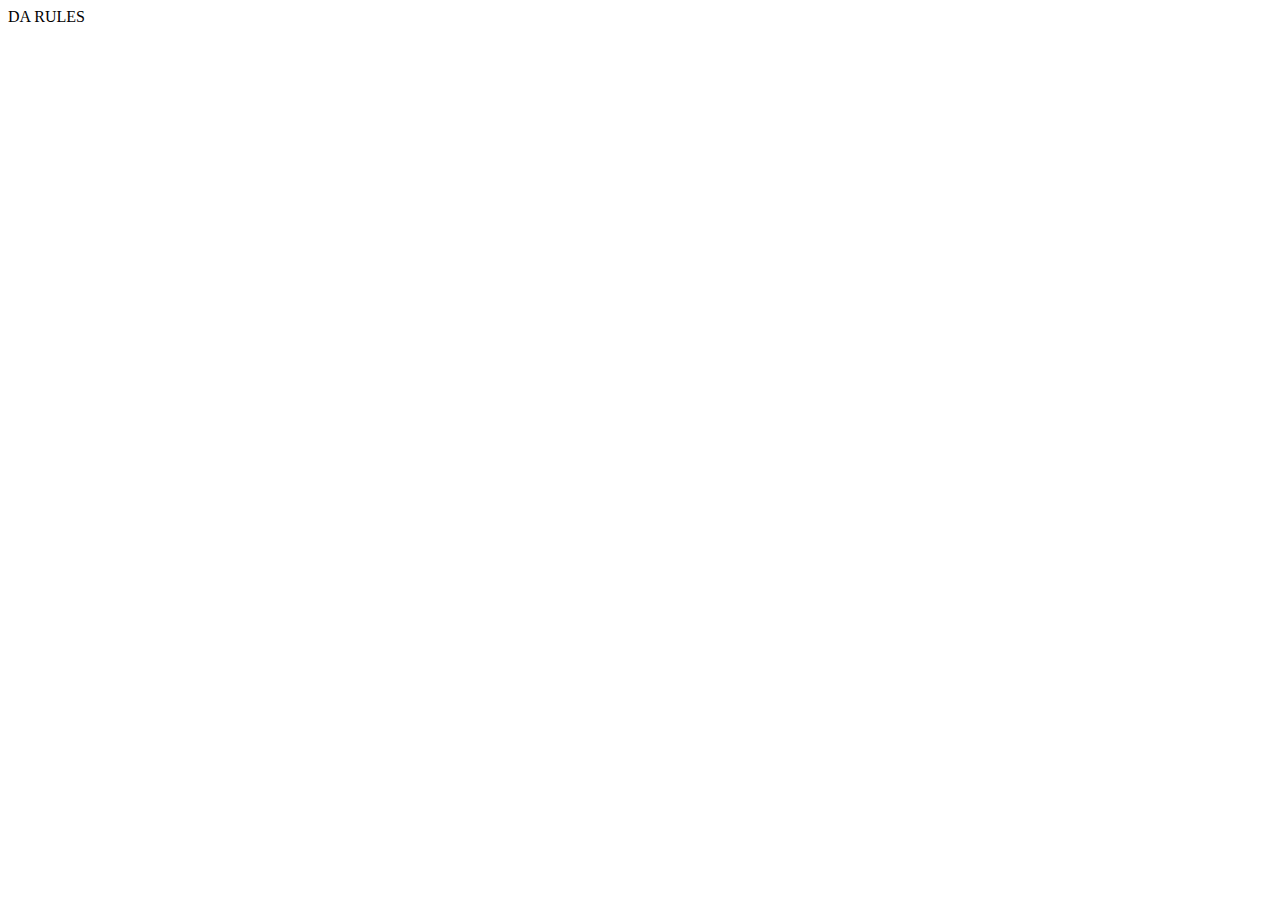
==== rules.html @ 51a02c06 "added pages and button styles" ====
<!DOCTYPE html>
<html lang="en">
<head>
  <meta charset="UTF-8">
  <meta http-equiv="X-UA-Compatible" content="IE=edge">
  <meta name="viewport" content="width=device-width, initial-scale=1.0">
  <title>Document</title>
</head>
<body>
  DA RULES
</body>
</html>
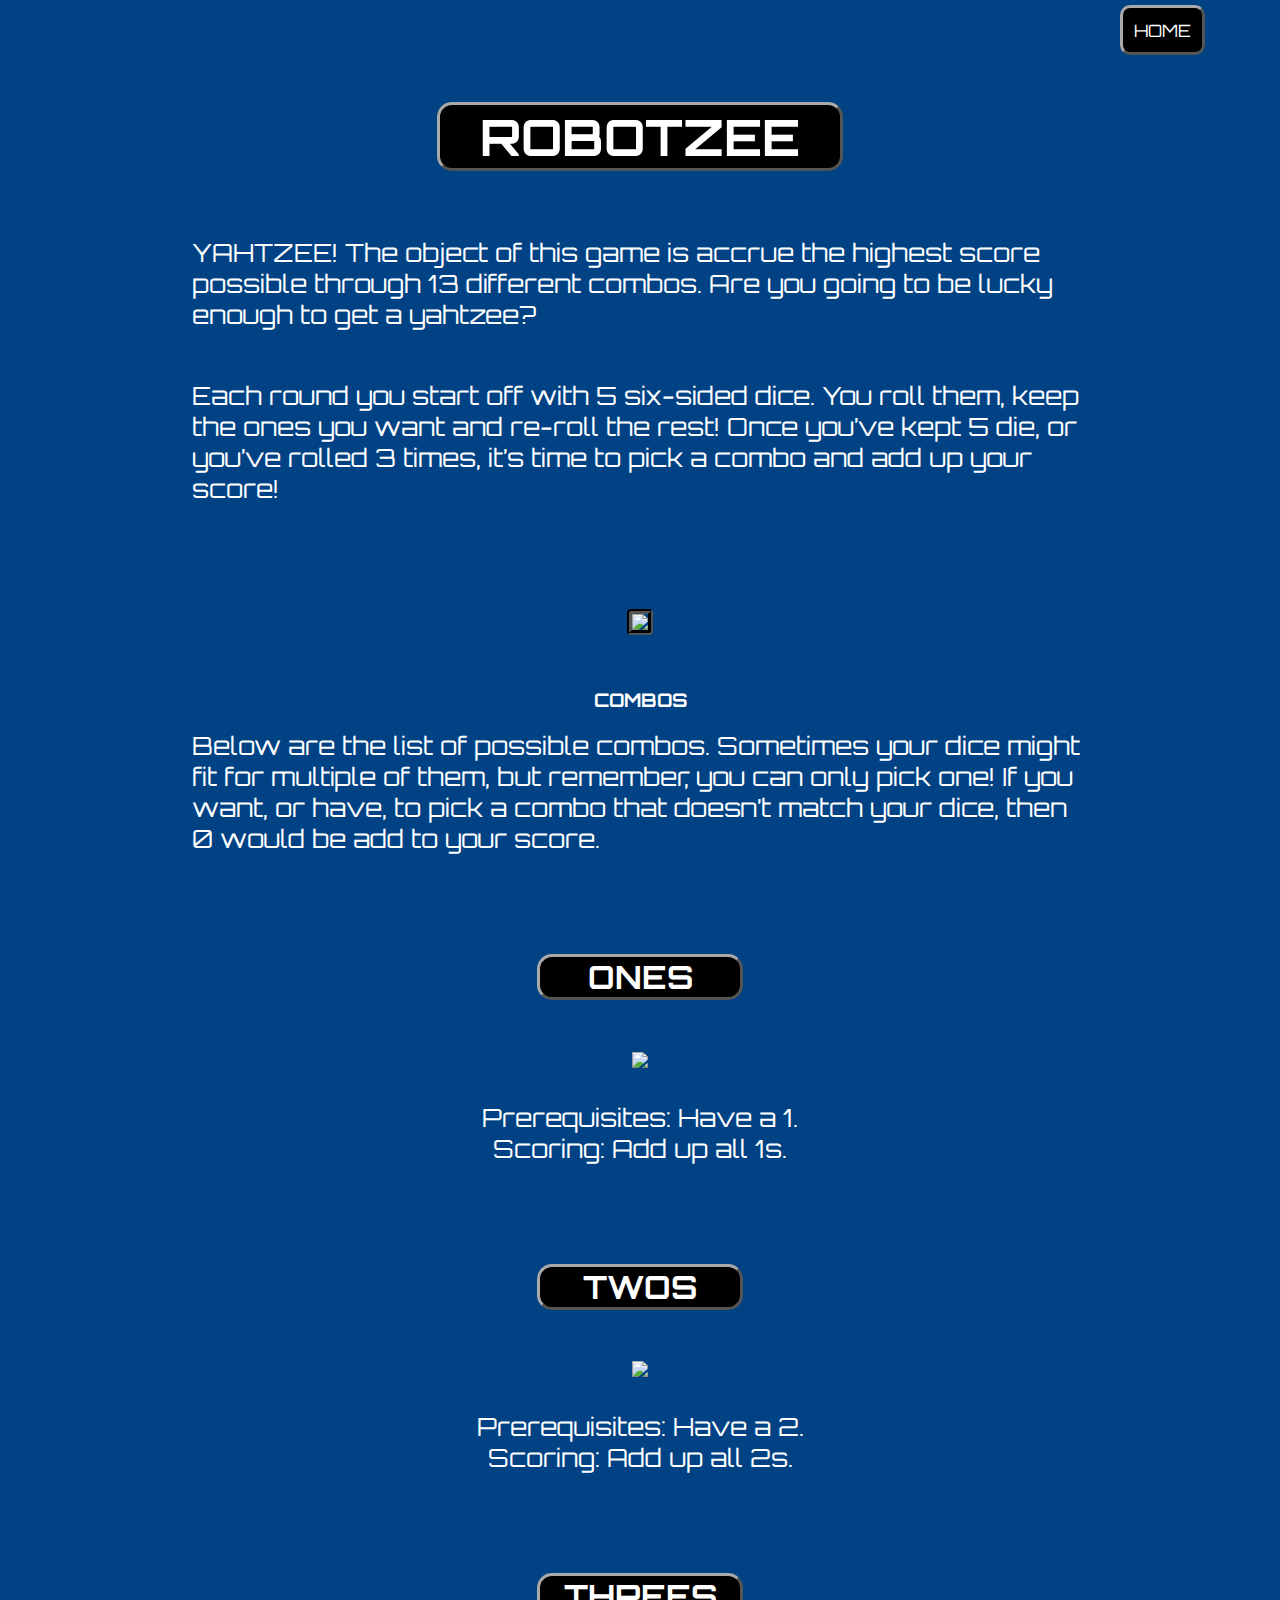
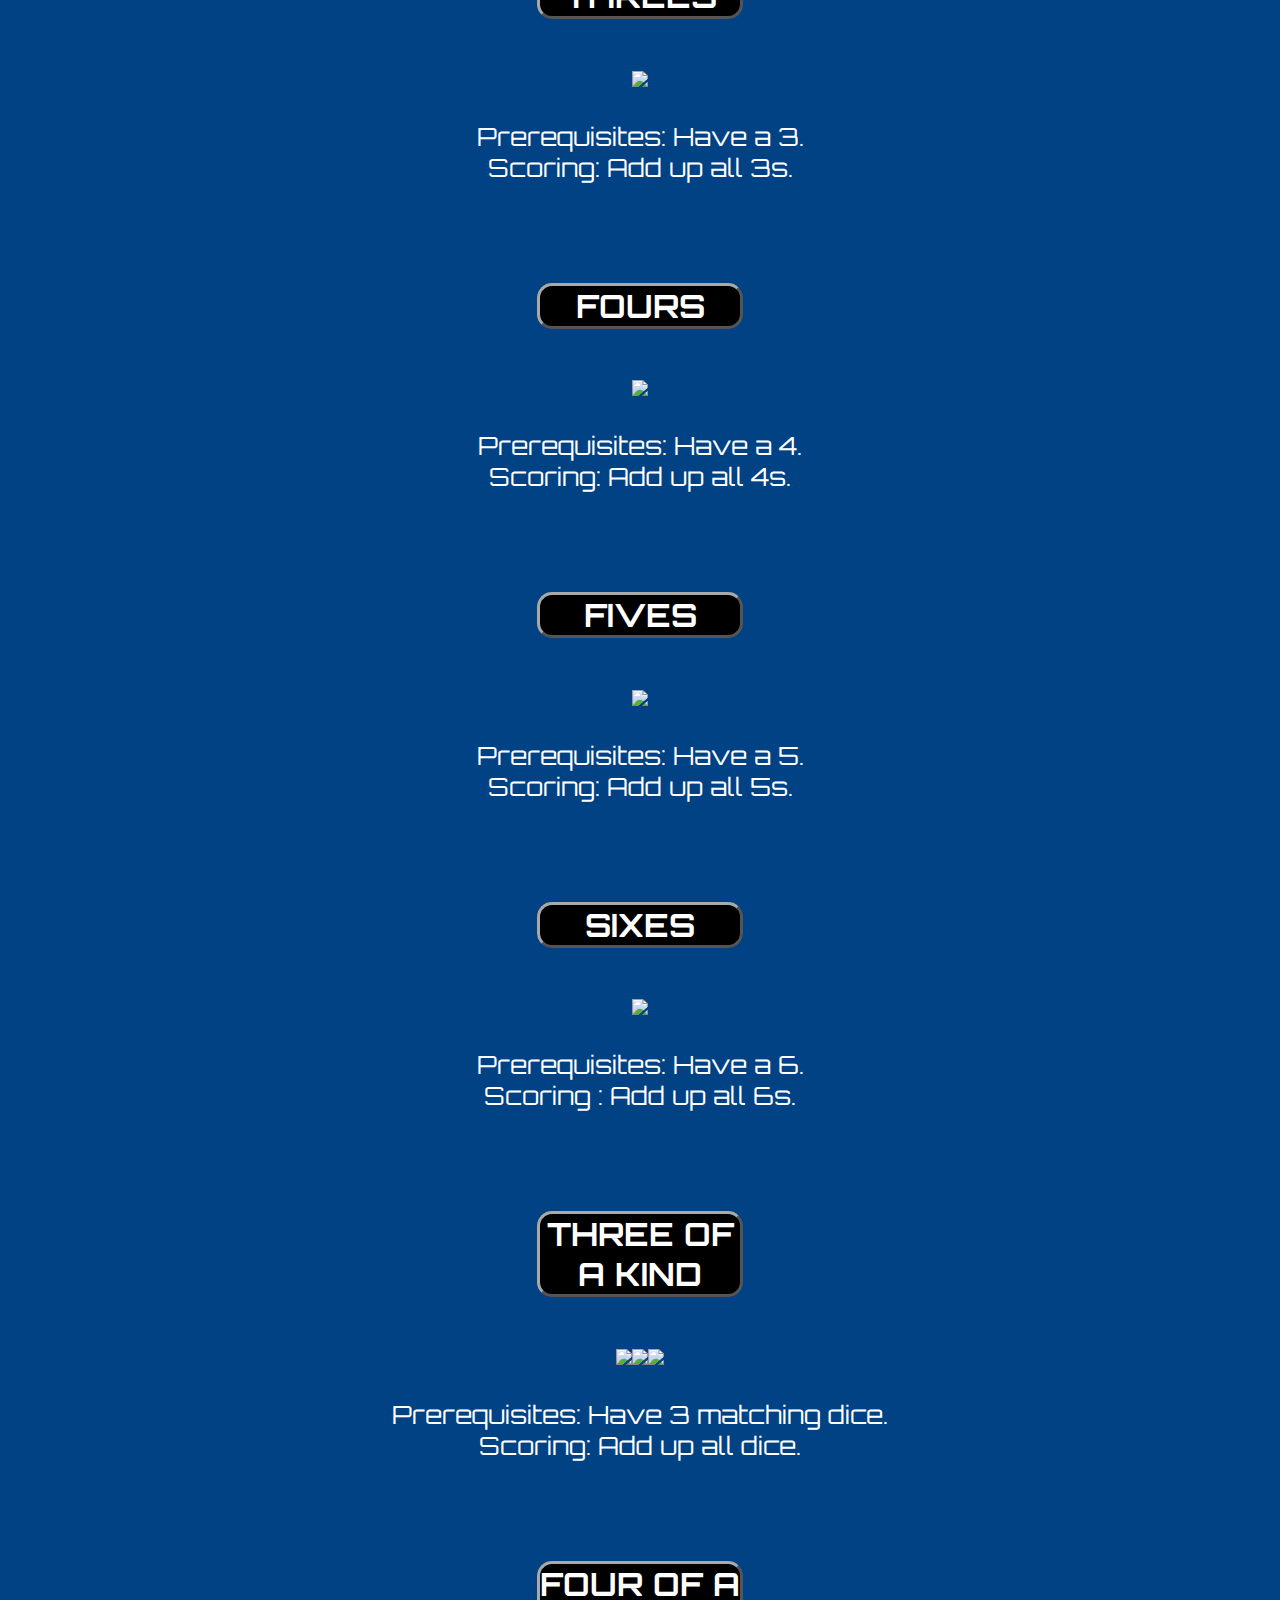
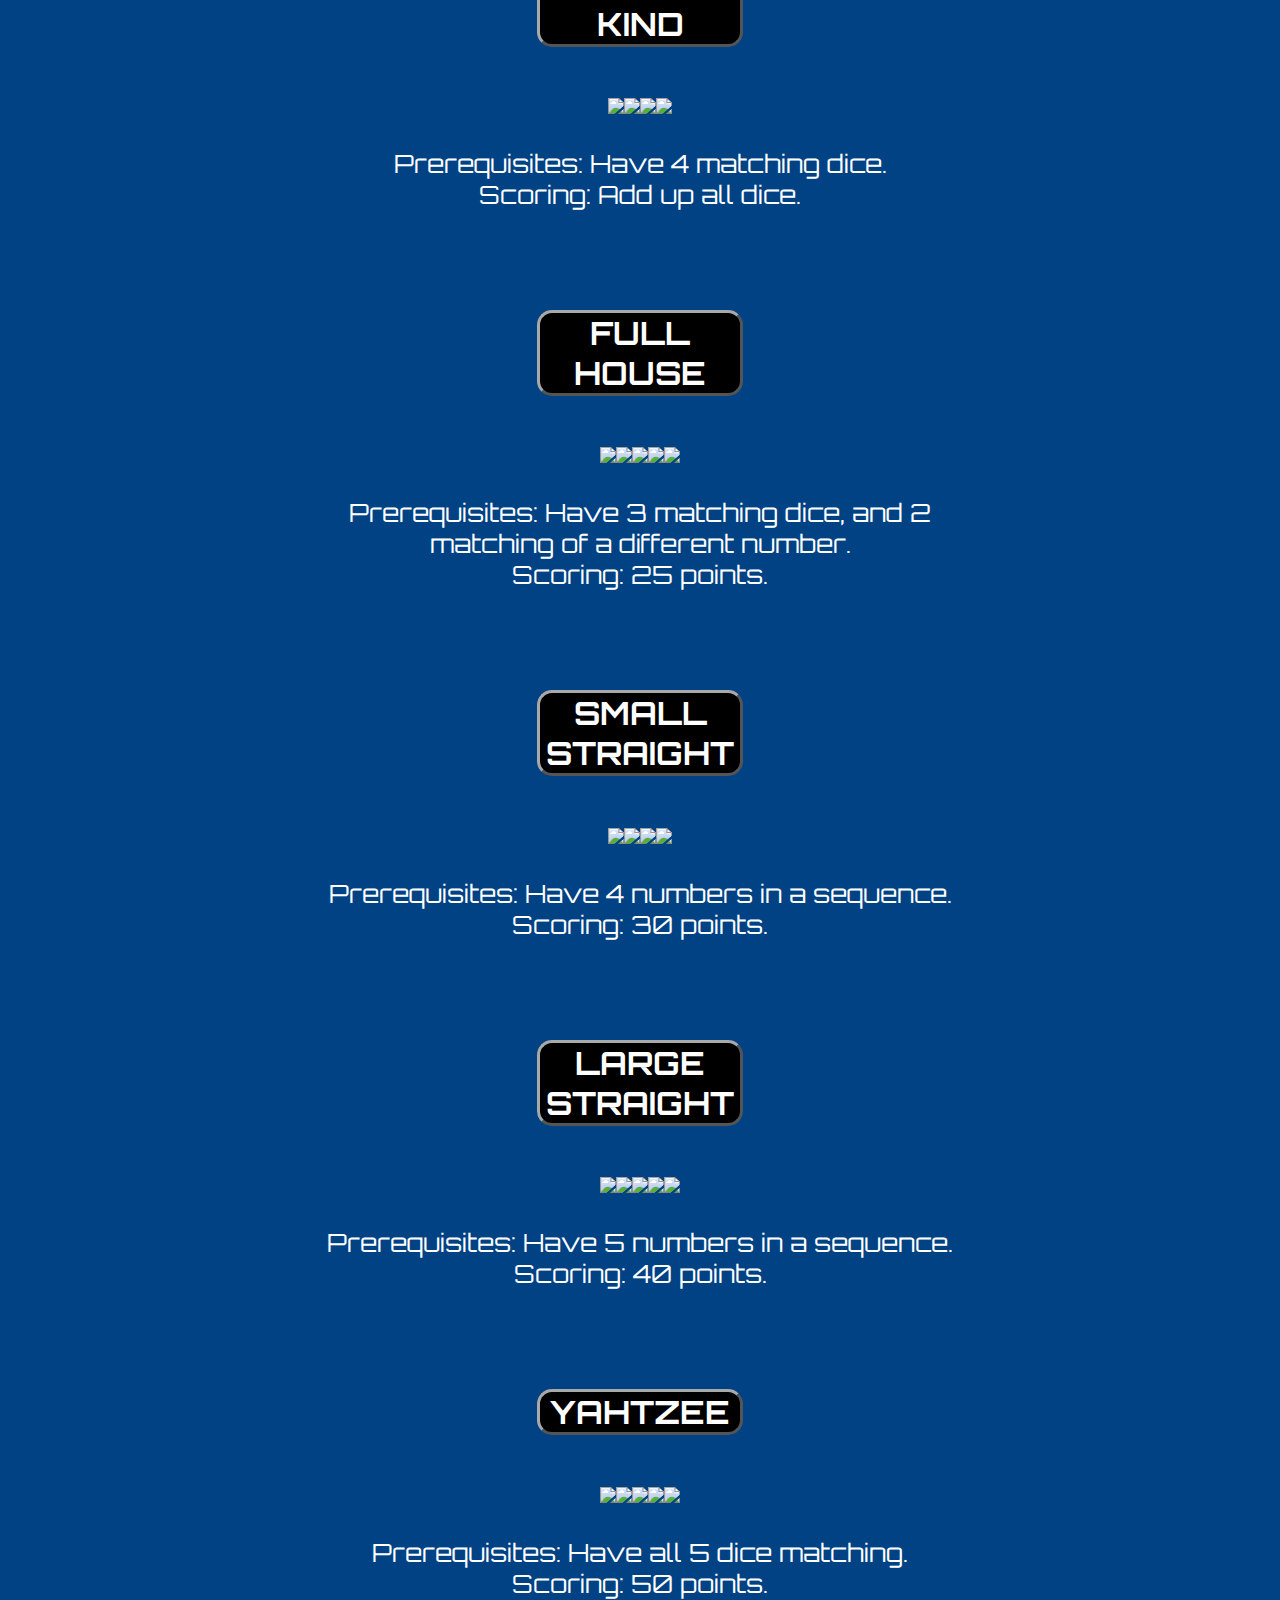
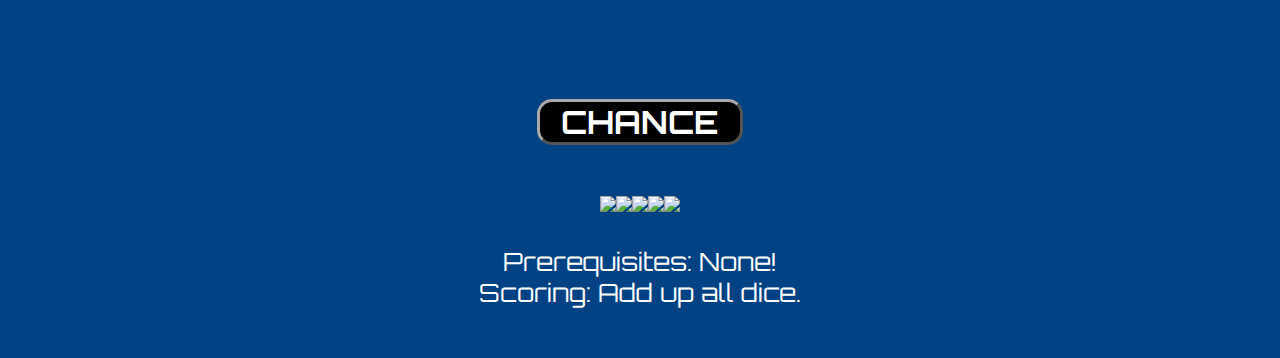
==== commit 195e81df: "added rule page" ====
--- a/rules.html
+++ b/rules.html
@@ -4,9 +4,73 @@
   <meta charset="UTF-8">
   <meta http-equiv="X-UA-Compatible" content="IE=edge">
   <meta name="viewport" content="width=device-width, initial-scale=1.0">
+  <link rel="stylesheet" href="rules.css" type="text/css" media="screen" title="no title" charset="utf-8">
+  <link rel="preconnect" href="https://fonts.gstatic.com">
+  <link href="https://fonts.googleapis.com/css2?family=Orbitron:wght@600&family=VT323&display=swap" rel="stylesheet">
   <title>Document</title>
 </head>
 <body>
-  DA RULES
+  <header>
+    <button id=home>HOME</button>
+  </header>
+<h2>ROBOTZEE</h2>
+<p>YAHTZEE! The object of this game is accrue the highest score possible through 13 different combos. Are you going to be lucky enough to get a yahtzee?
+</p>
+<p>Each round you start off with 5 six-sided dice. You roll them, keep the ones you want and re-roll the rest! Once you’ve kept 5 die, or you’ve rolled 3 times, it’s time to pick a combo and add up your score!</p>
+<div id=robot-holder><img id=robot src=images/402962.gif></div>
+<h3>COMBOS</h3>
+<p3>Below are the list of possible combos. Sometimes your dice might fit for multiple of them, but remember, you can only pick one! If you want, or have, to pick a combo that doesn’t match your dice, then 0 would be add to your score.</p3>
+<h1>ONES</h1>
+<div><img src="images/Dice-1.png"></div>
+<p2>Prerequisites: Have a 1.</p2>
+<p2>Scoring: Add up all 1s.</p2>
+<h1>TWOS</h1>
+<div><img src="images/Dice-2.png"></div>
+<p2>Prerequisites: Have a 2.</p2>
+<p2>Scoring: Add up all 2s.</p2>
+<h1>THREES</h1>
+<div><img src="images/Dice-3.png"></div>
+<p2>Prerequisites: Have a 3.</p2>
+<p2>Scoring: Add up all 3s.</p2>
+<h1>FOURS</h1>
+<div><img src="images/Dice-4.png"></div>
+<p2>Prerequisites: Have a 4.</p2>
+<p2>Scoring: Add up all 4s.</p2>
+<h1>FIVES</h1>
+<div><img src="images/Dice-5.png"></div>
+<p2>Prerequisites: Have a 5.</p2>
+<p2>Scoring: Add up all 5s.</p2>
+<h1>SIXES</h1>
+<div><img src="images/Dice-6.png"></div>
+<p2>Prerequisites: Have a 6.</p2>
+<p2>Scoring : Add up all 6s.</p2>
+<h1>THREE OF A KIND</h1>
+<div><img src="images/Dice-5.png"><img src="images/Dice-5.png"><img src="images/Dice-5.png"></div>
+<p2>Prerequisites: Have 3 matching dice.</p2>
+<p2>Scoring: Add up all dice.</p2>
+<h1>FOUR OF A KIND</h1>
+<div><img src="images/Dice-5.png"><img src="images/Dice-5.png"><img src="images/Dice-5.png"><img src="images/Dice-5.png"></div>
+<p2>Prerequisites: Have 4 matching dice.</p2>
+<p2>Scoring: Add up all dice. </p2>
+<h1>FULL HOUSE</h1>
+<div><img src="images/Dice-5.png"><img src="images/Dice-5.png"><img src="images/Dice-5.png"><img src="images/Dice-3.png"><img src="images/Dice-3.png"></div>
+<p2>Prerequisites: Have 3 matching dice, and 2 matching of a different number.</p2>
+<p2>Scoring: 25 points.</p2>
+<h1>SMALL STRAIGHT</h1>
+<div><img src="images/Dice-1.png"><img src="images/Dice-2.png"><img src="images/Dice-3.png"><img src="images/Dice-4.png"></div>
+<p2>Prerequisites: Have 4 numbers in a sequence.</p2>
+<p2>Scoring: 30 points.</p2>
+<h1>LARGE STRAIGHT</h1>
+<div><img src="images/Dice-1.png"><img src="images/Dice-2.png"><img src="images/Dice-3.png"><img src="images/Dice-4.png"><img src="images/Dice-5.png"></div>
+<p2>Prerequisites: Have 5 numbers in a sequence.</p2>
+<p2>Scoring: 40 points.</p2>
+<h1>YAHTZEE</h1>
+<div><img src="images/Dice-5.png"><img src="images/Dice-5.png"><img src="images/Dice-5.png"><img src="images/Dice-5.png"><img src="images/Dice-5.png"></div>
+<p2>Prerequisites: Have all 5 dice matching.</p2>
+<p2>Scoring: 50 points.</p2>
+<h1>CHANCE</h1>
+<div><img src="images/Dice-3.png"><img src="images/Dice-1.png"><img src="images/Dice-5.png"><img src="images/Dice-3.png"><img src="images/Dice-2.png"></div>
+<p2>Prerequisites: None!</p2>
+<p2>Scoring: Add up all dice.</p2>
 </body>
 </html>--- a/rules.css
+++ b/rules.css
@@ -0,0 +1,83 @@
+body {
+  font-family: 'Orbitron', sans-serif;
+  background-color: #004284;
+  background-repeat: no-repeat;
+  background-size: cover;
+  margin: 0;
+  color: white;
+  text-align: center;
+  display: flex;
+  align-items: center;
+  flex-direction: column;
+  margin-bottom: 50px;
+}
+header {
+  background-image: url('images/metallic.jpeg');
+  background-repeat: no-repeat;
+  background-size: cover;
+  height: 10vh;
+  width: 100vw;
+  display: grid;
+  grid-template-columns: 12% 88%;
+  grid-template-rows: 100%;
+  align-items: center;
+  display: flex;
+  justify-content: flex-end;
+  height: 60px;
+  overflow: scroll;
+  overflow-x: hidden;
+}
+#home {
+  font-family: 'Orbitron', sans-serif;
+  color: white;
+  align-self: center;
+  font-size: 17px;
+  height: 50px;
+  width: 85px;
+  background-color: black;
+  border: outset darkgray;
+  border-radius: 10px;
+  margin-right: 75px;
+}
+#home:hover {
+  border: inset darkgray;
+}
+h1 {
+  margin-top: 100px;
+  background-color: black;
+  width: 200px;
+  border: 3px outset darkgray;
+  border-radius: 15px;
+}
+
+h2 {
+  font-size: 50px;
+  background-color: black;
+  width: 400px;
+  border: 3px outset darkgray;
+  border-radius: 15px;
+}
+#robot {
+  margin-top: 80px;
+  border: 5px groove black;
+  border-radius: 15%;
+}
+p {
+  width: 70vw;
+  font-size: 25px;
+  text-align: left;
+}
+p2 {
+  display: block;
+  font-size: 25px;
+  width: 50vw;
+}
+p3 {
+  width: 70vw;
+  font-size: 25px;
+  text-align: left;
+}
+img {
+  margin-top: 30px;
+  margin-bottom: 30px;
+}
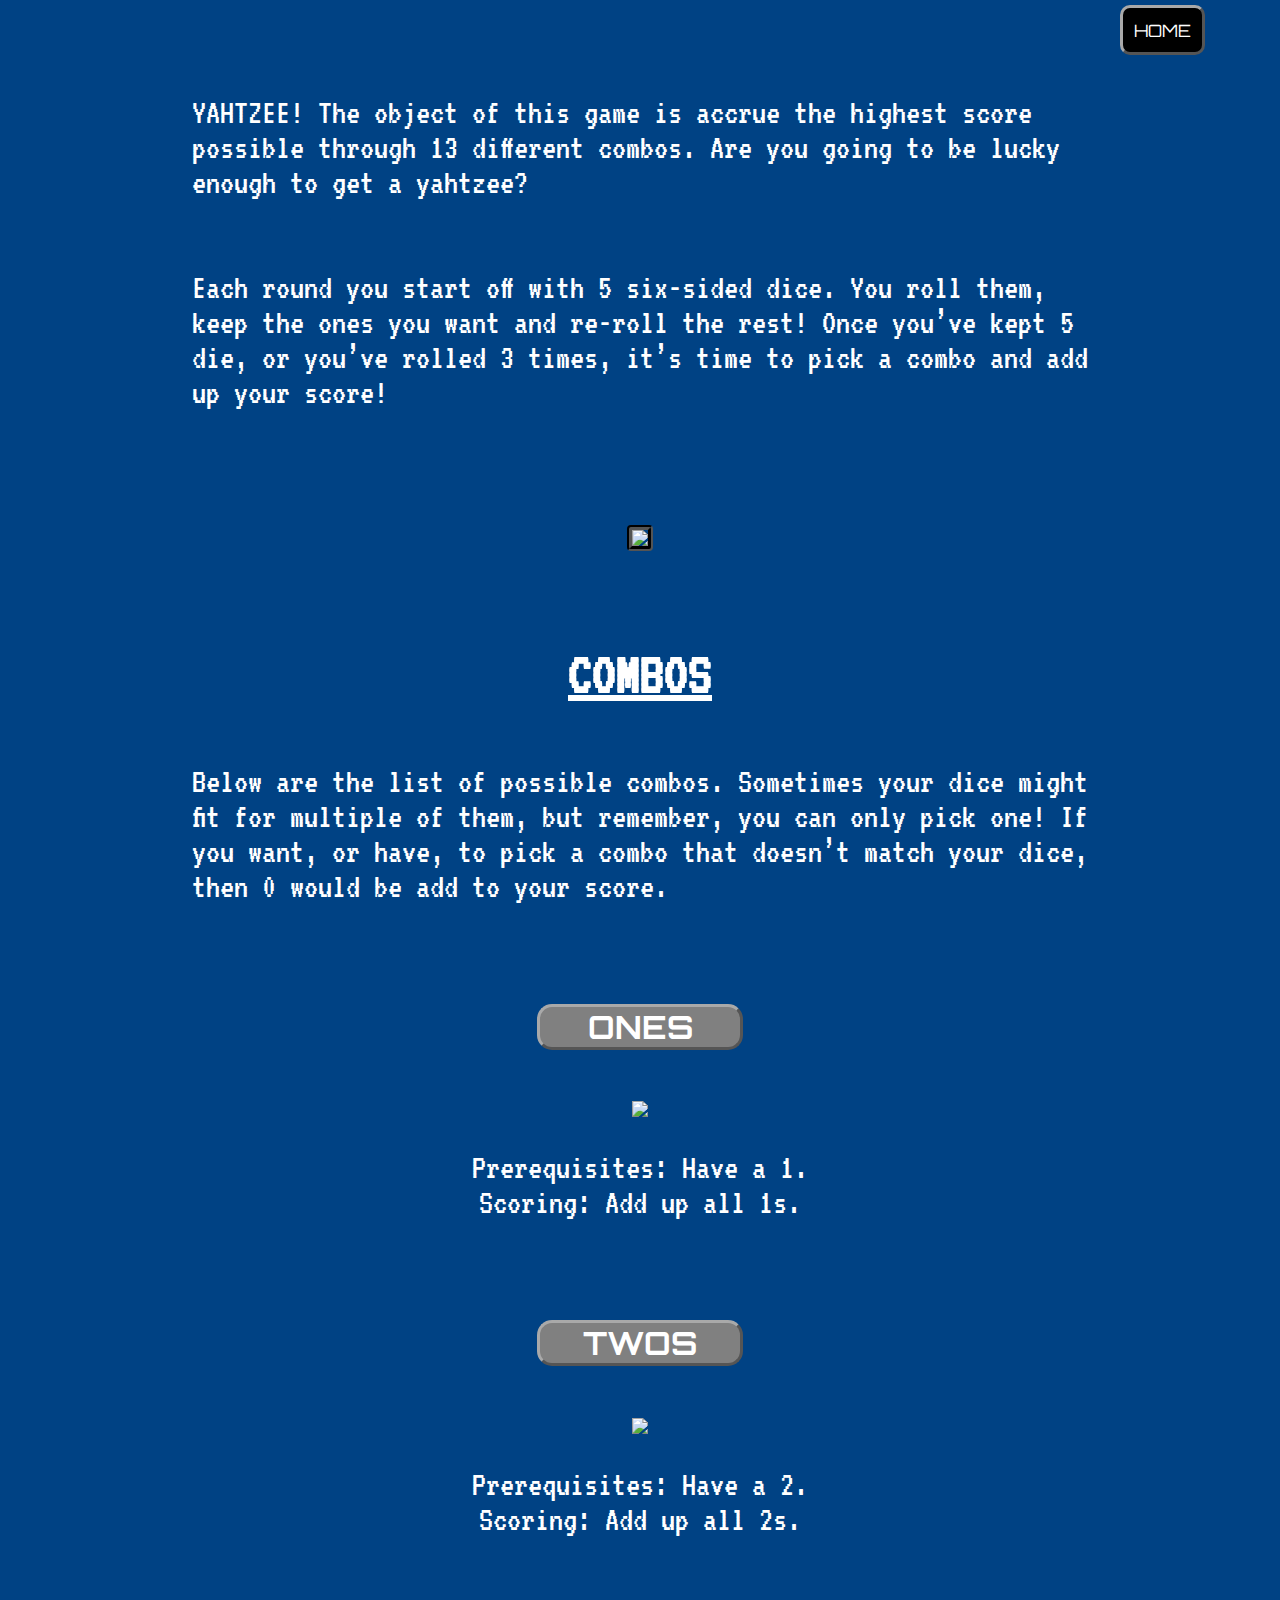
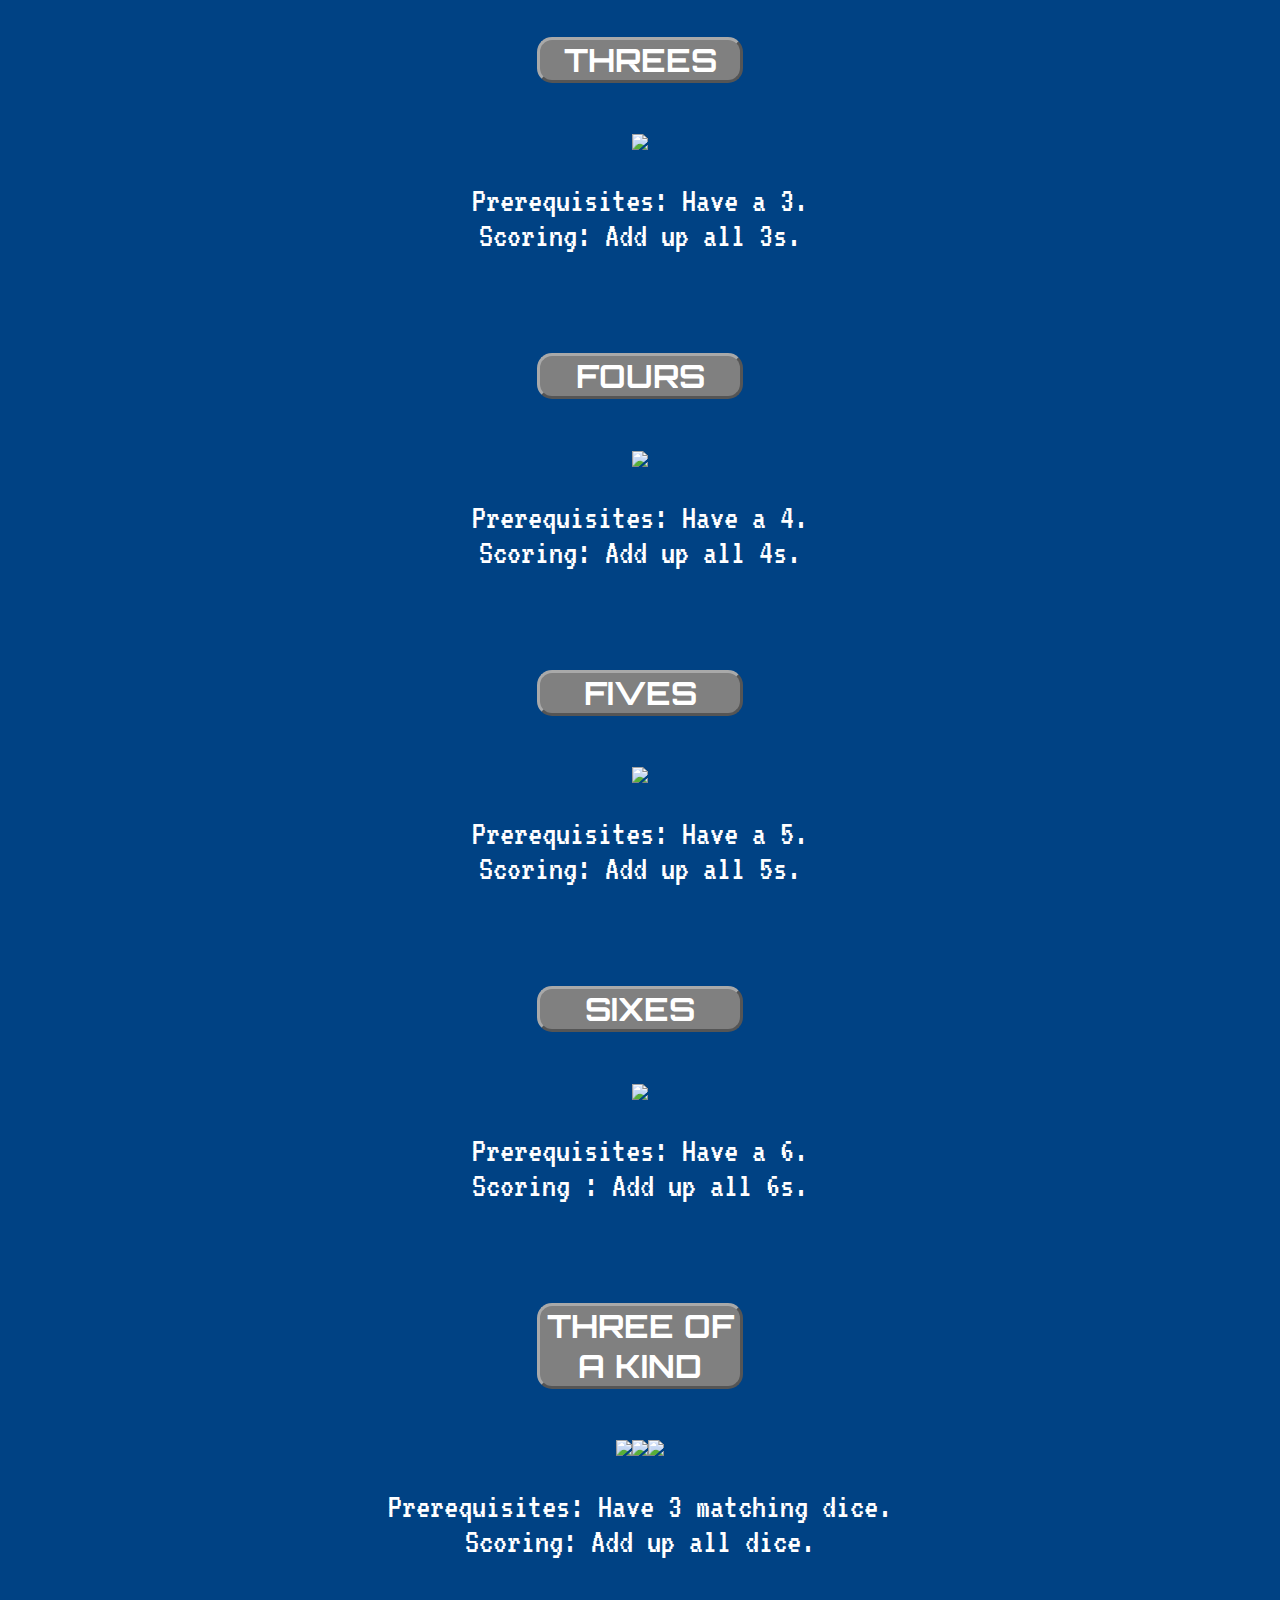
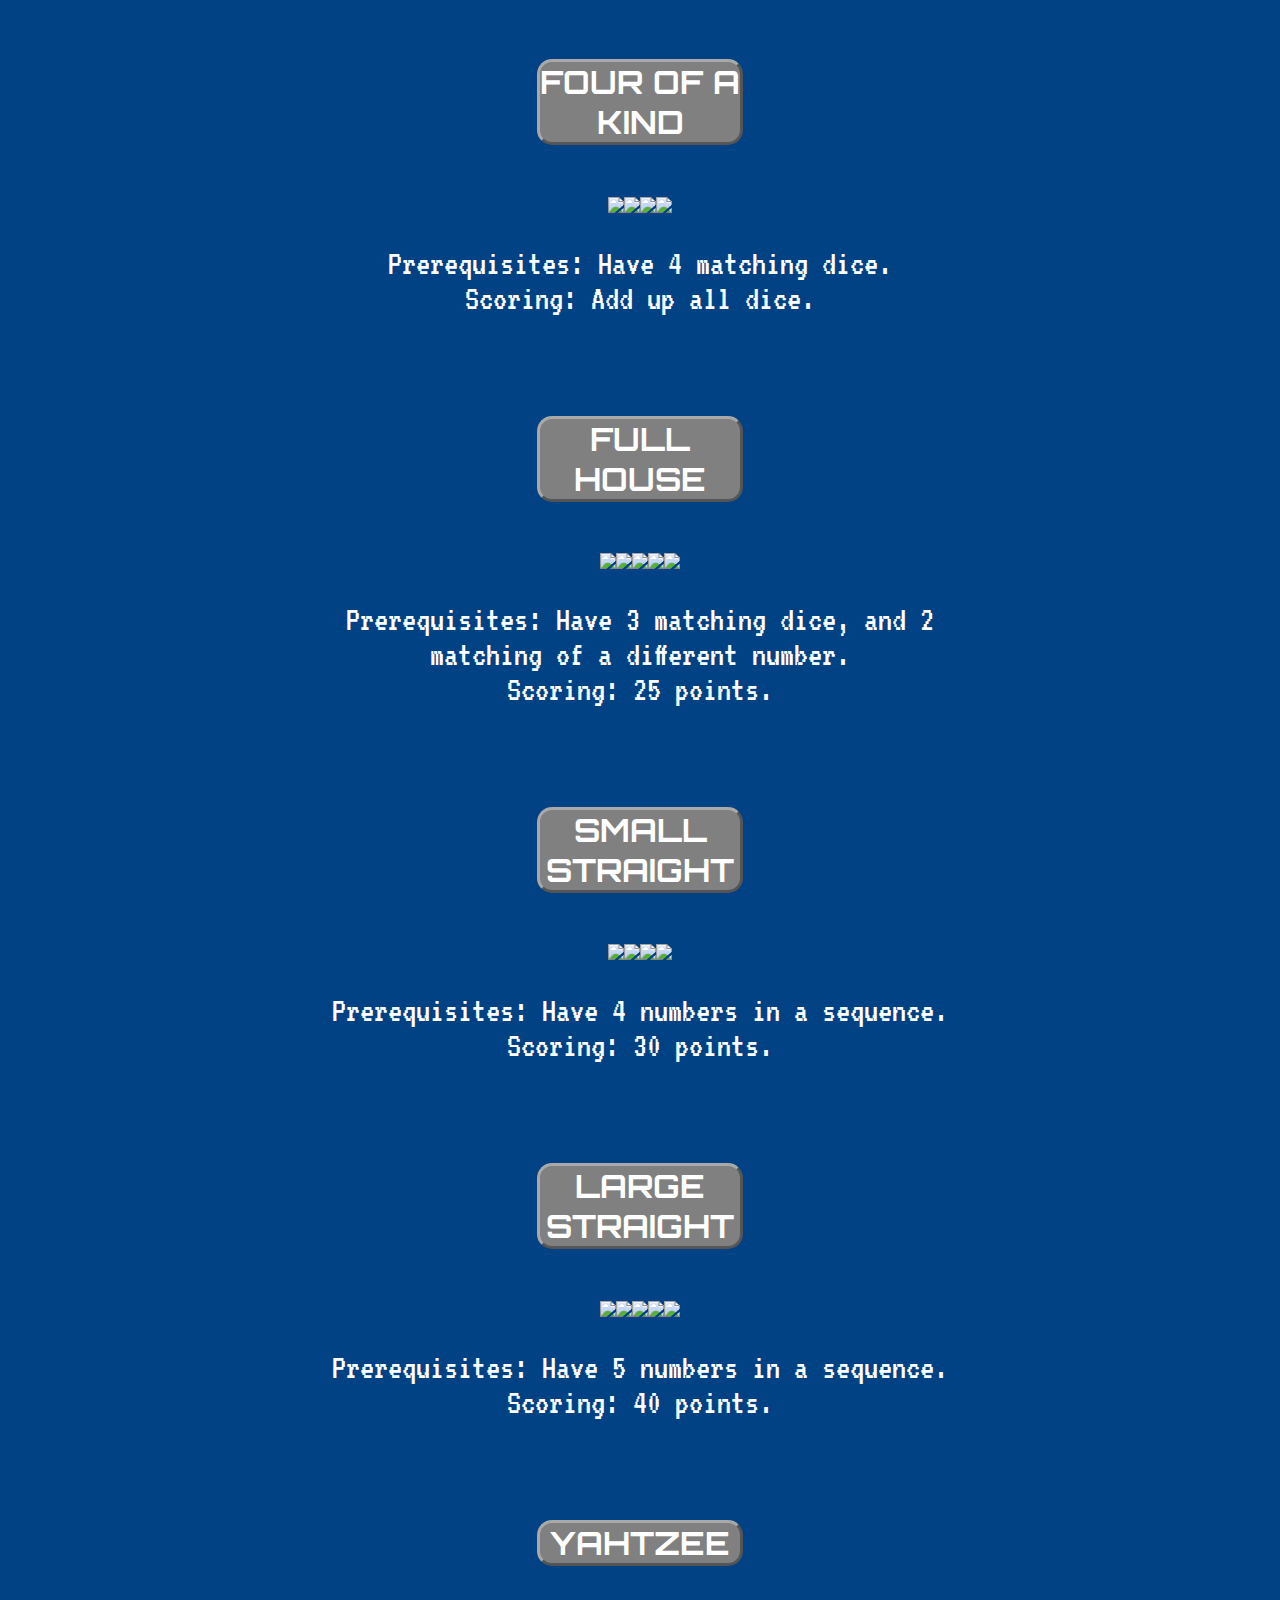
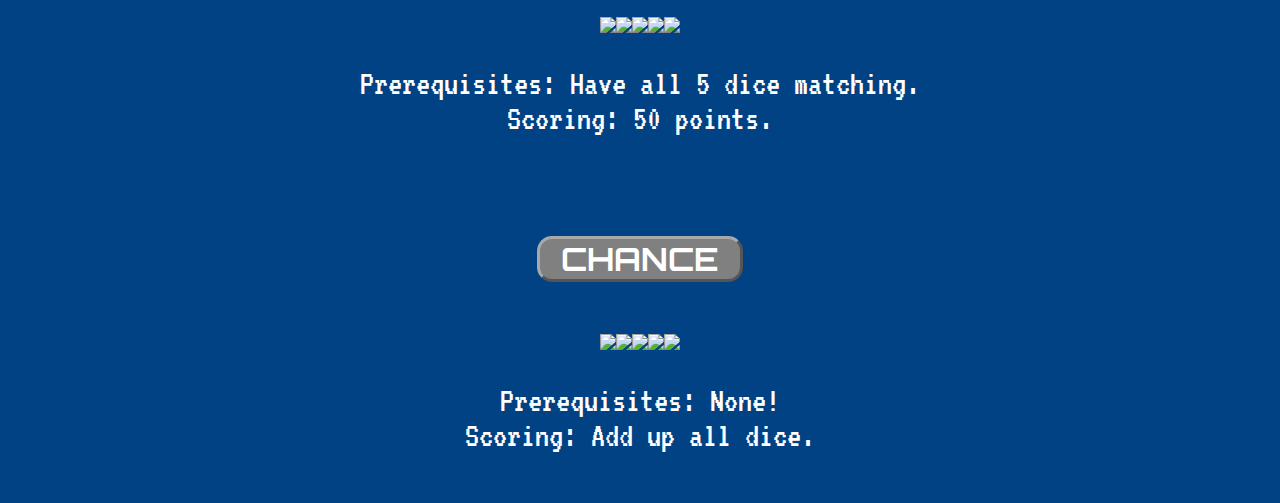
==== commit 1c09238e: "refactered single player event listeners" ====
--- a/rules.html
+++ b/rules.html
@@ -13,8 +13,8 @@
   <header>
     <button id=home>HOME</button>
   </header>
-<h2>ROBOTZEE</h2>
-<p>YAHTZEE! The object of this game is accrue the highest score possible through 13 different combos. Are you going to be lucky enough to get a yahtzee?
+  <!-- <h2>ROBOTZEE</h2> -->
+  <p>YAHTZEE! The object of this game is accrue the highest score possible through 13 different combos. Are you going to be lucky enough to get a yahtzee?
 </p>
 <p>Each round you start off with 5 six-sided dice. You roll them, keep the ones you want and re-roll the rest! Once you’ve kept 5 die, or you’ve rolled 3 times, it’s time to pick a combo and add up your score!</p>
 <div id=robot-holder><img id=robot src=images/402962.gif></div>
@@ -72,5 +72,6 @@
 <div><img src="images/Dice-3.png"><img src="images/Dice-1.png"><img src="images/Dice-5.png"><img src="images/Dice-3.png"><img src="images/Dice-2.png"></div>
 <p2>Prerequisites: None!</p2>
 <p2>Scoring: Add up all dice.</p2>
+<script src='rules.js'></script>
 </body>
 </html>--- a/rules.css
+++ b/rules.css
@@ -1,5 +1,5 @@
 body {
-  font-family: 'Orbitron', sans-serif;
+  font-family: 'VT323', monospace;
   background-color: #004284;
   background-repeat: no-repeat;
   background-size: cover;
@@ -10,6 +10,11 @@
   align-items: center;
   flex-direction: column;
   margin-bottom: 50px;
+  overscroll-behavior-y: none;
+}
+h3 {
+  font-size: 60px;
+  text-decoration: underline;
 }
 header {
   background-image: url('images/metallic.jpeg');
@@ -44,10 +49,11 @@
 }
 h1 {
   margin-top: 100px;
-  background-color: black;
+  background-color: gray;
   width: 200px;
   border: 3px outset darkgray;
   border-radius: 15px;
+  font-family: 'Orbitron', sans-serif;
 }
 
 h2 {
@@ -64,17 +70,17 @@
 }
 p {
   width: 70vw;
-  font-size: 25px;
+  font-size: 35px;
   text-align: left;
 }
 p2 {
   display: block;
-  font-size: 25px;
+  font-size: 35px;
   width: 50vw;
 }
 p3 {
   width: 70vw;
-  font-size: 25px;
+  font-size: 35px;
   text-align: left;
 }
 img {
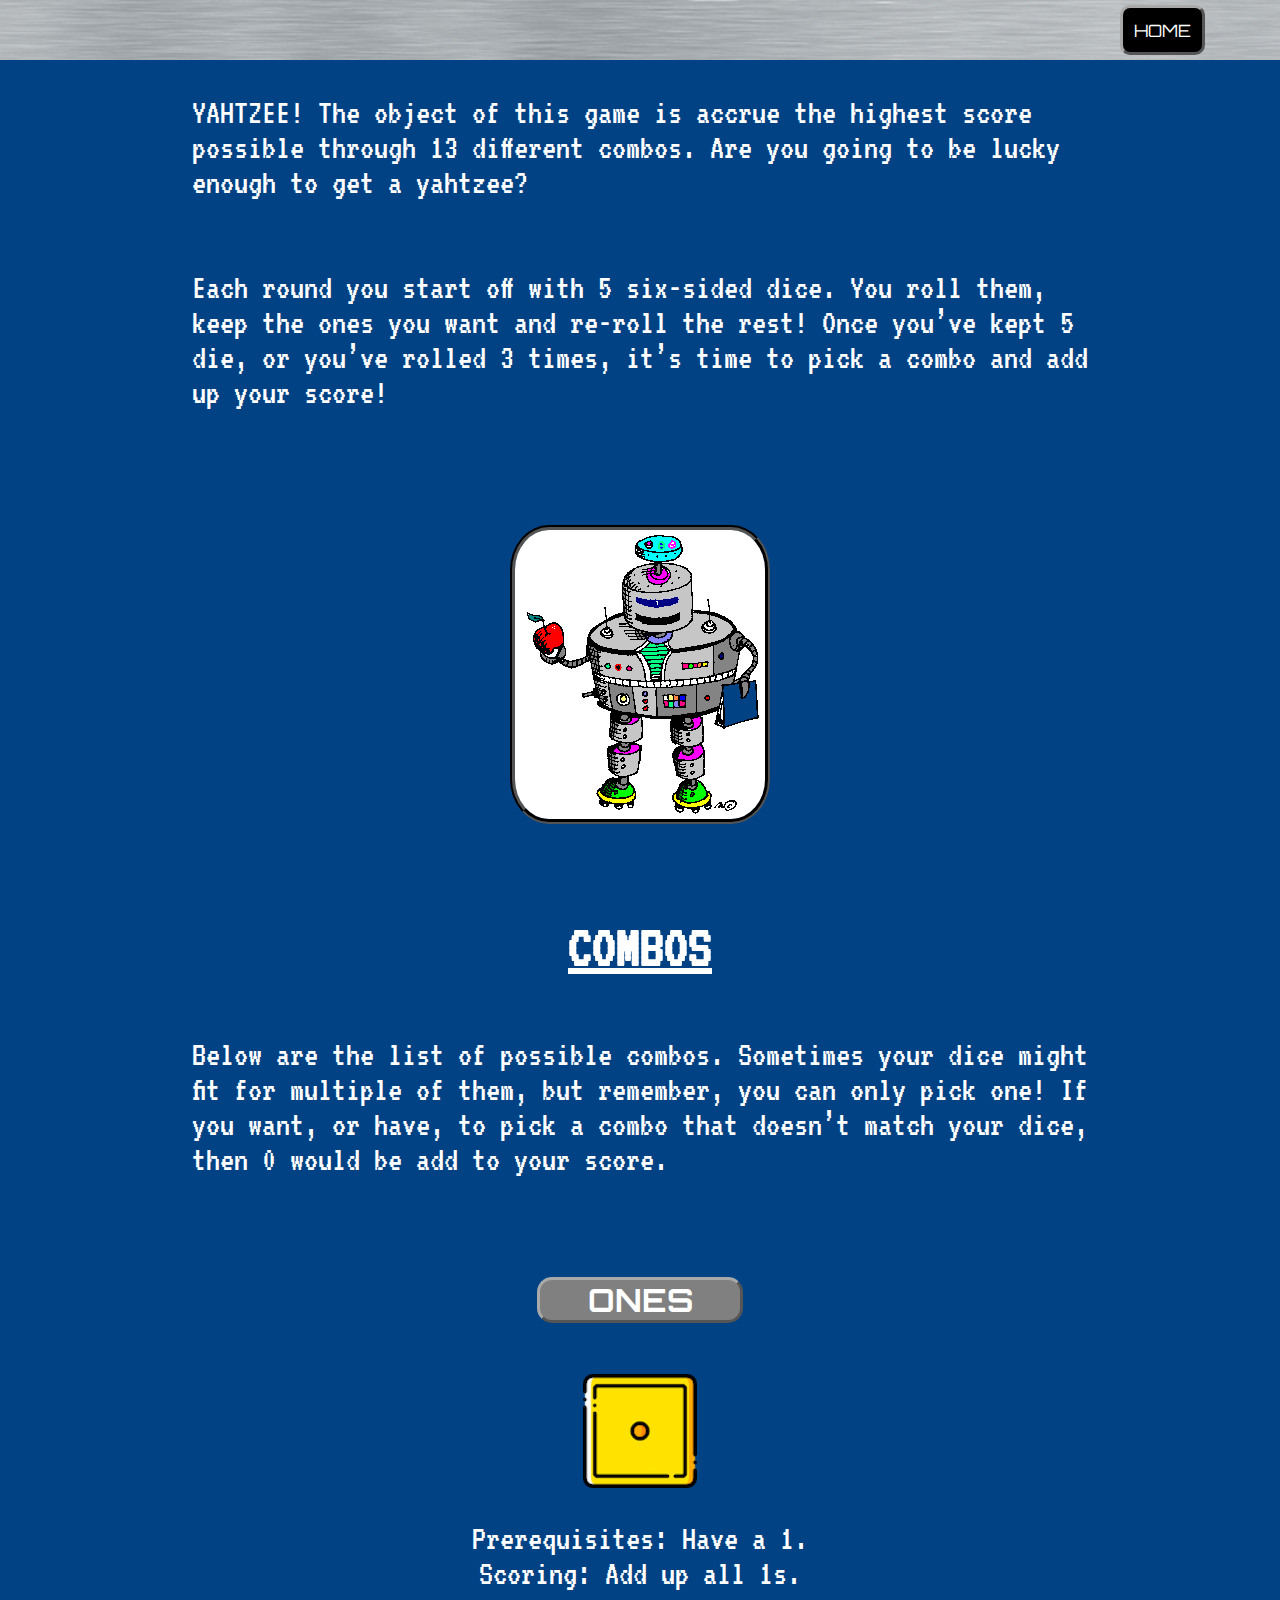
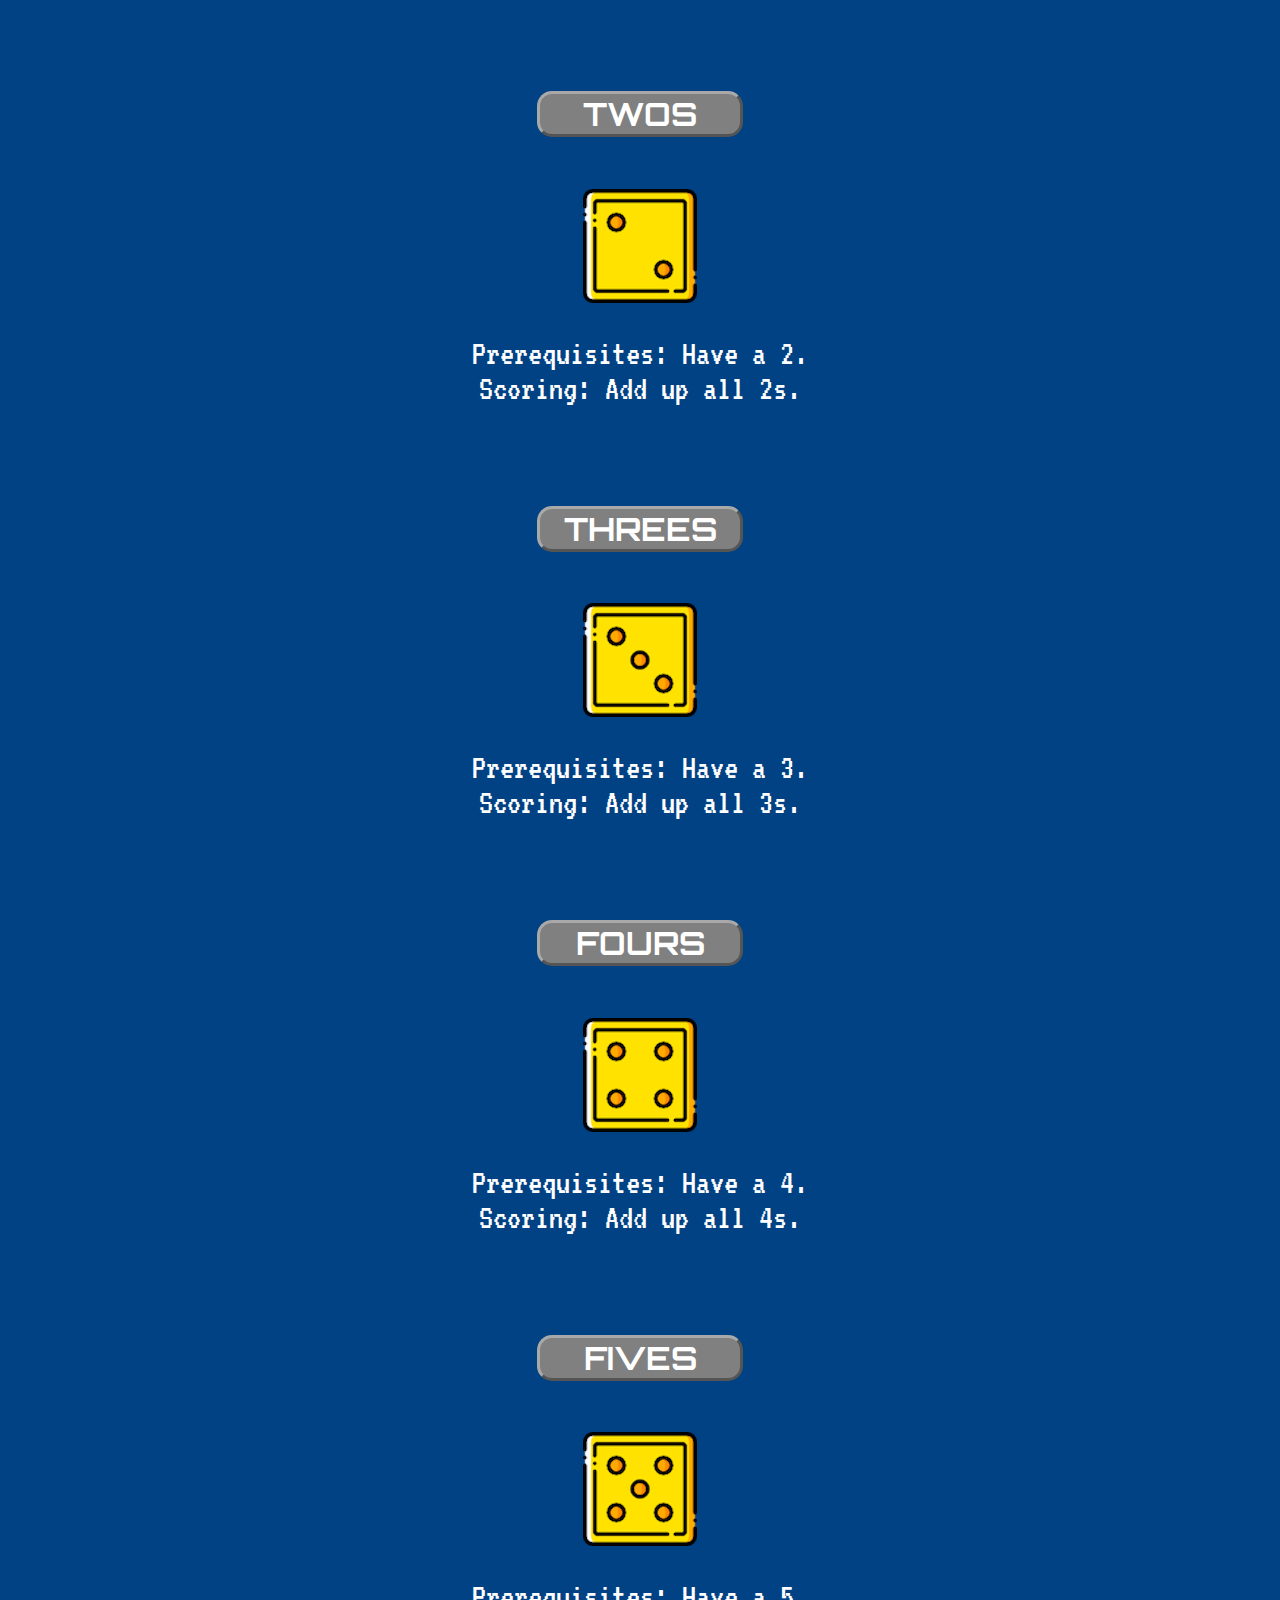
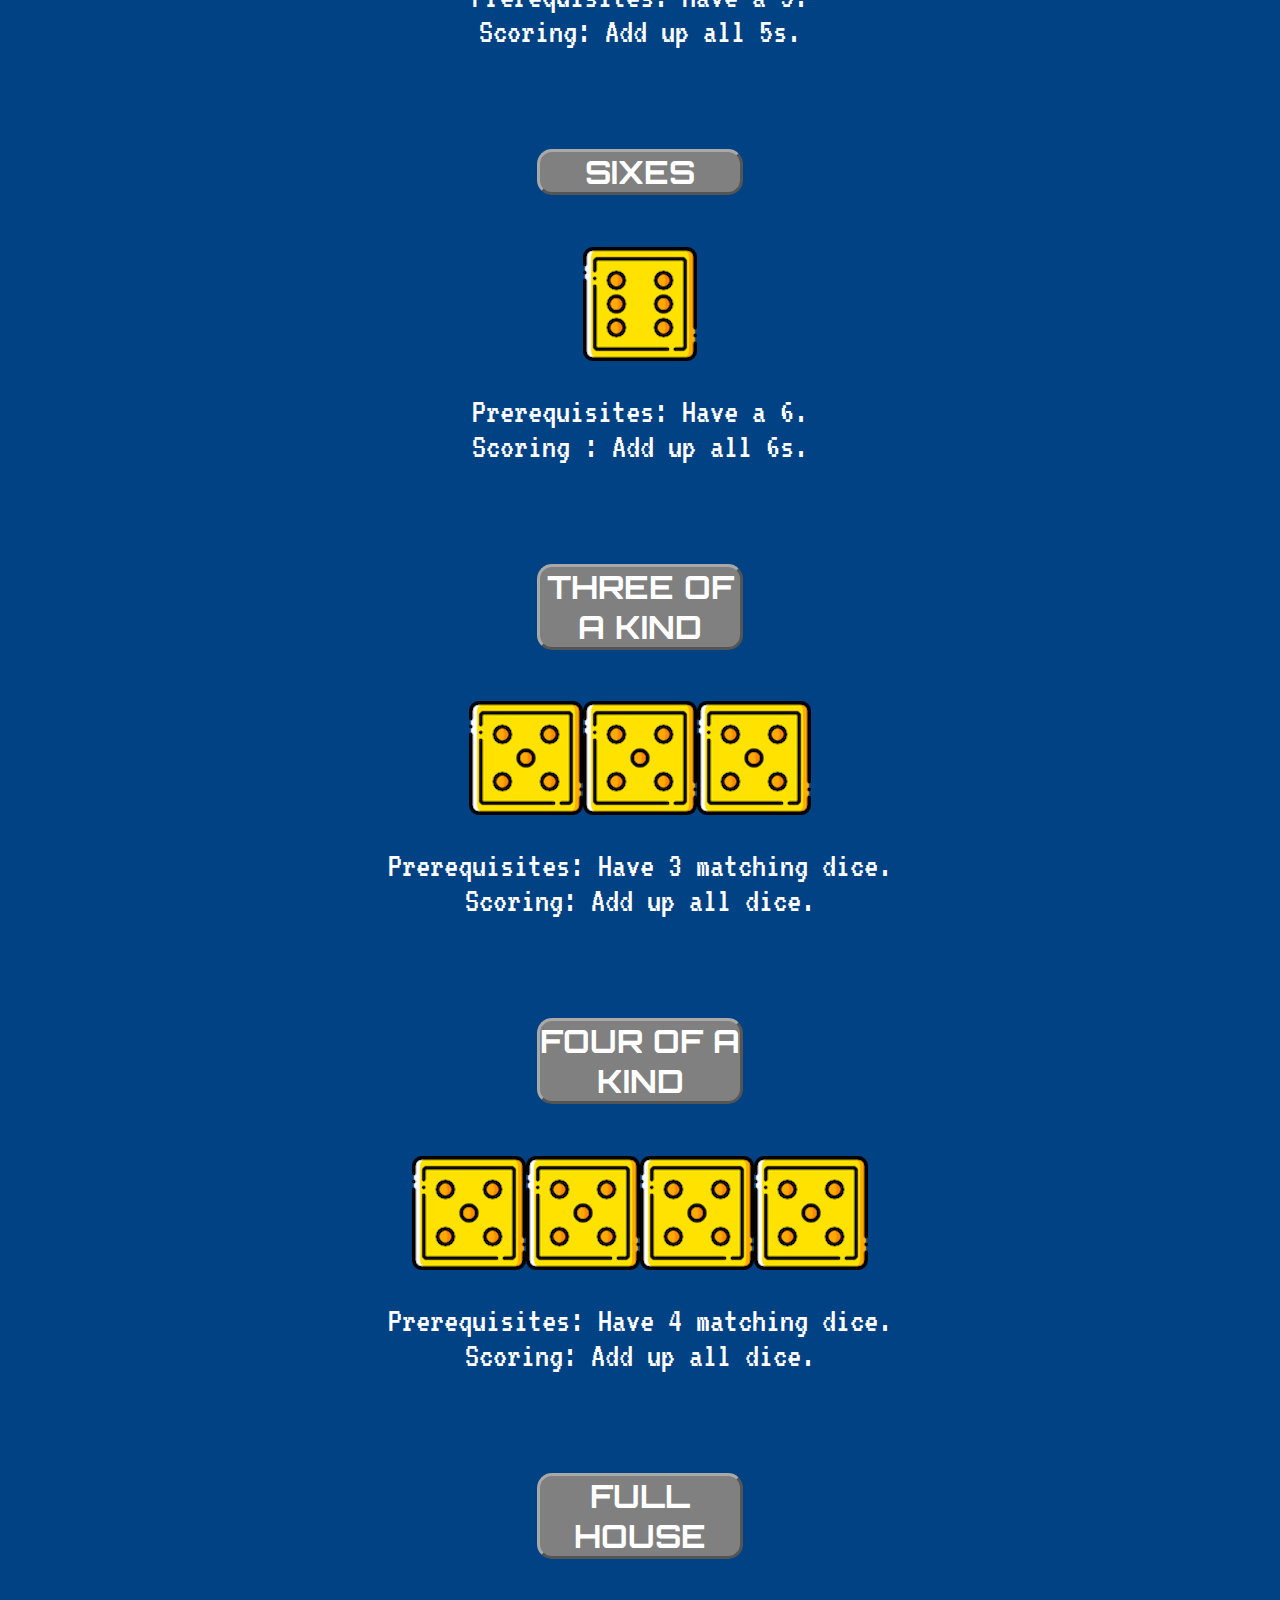
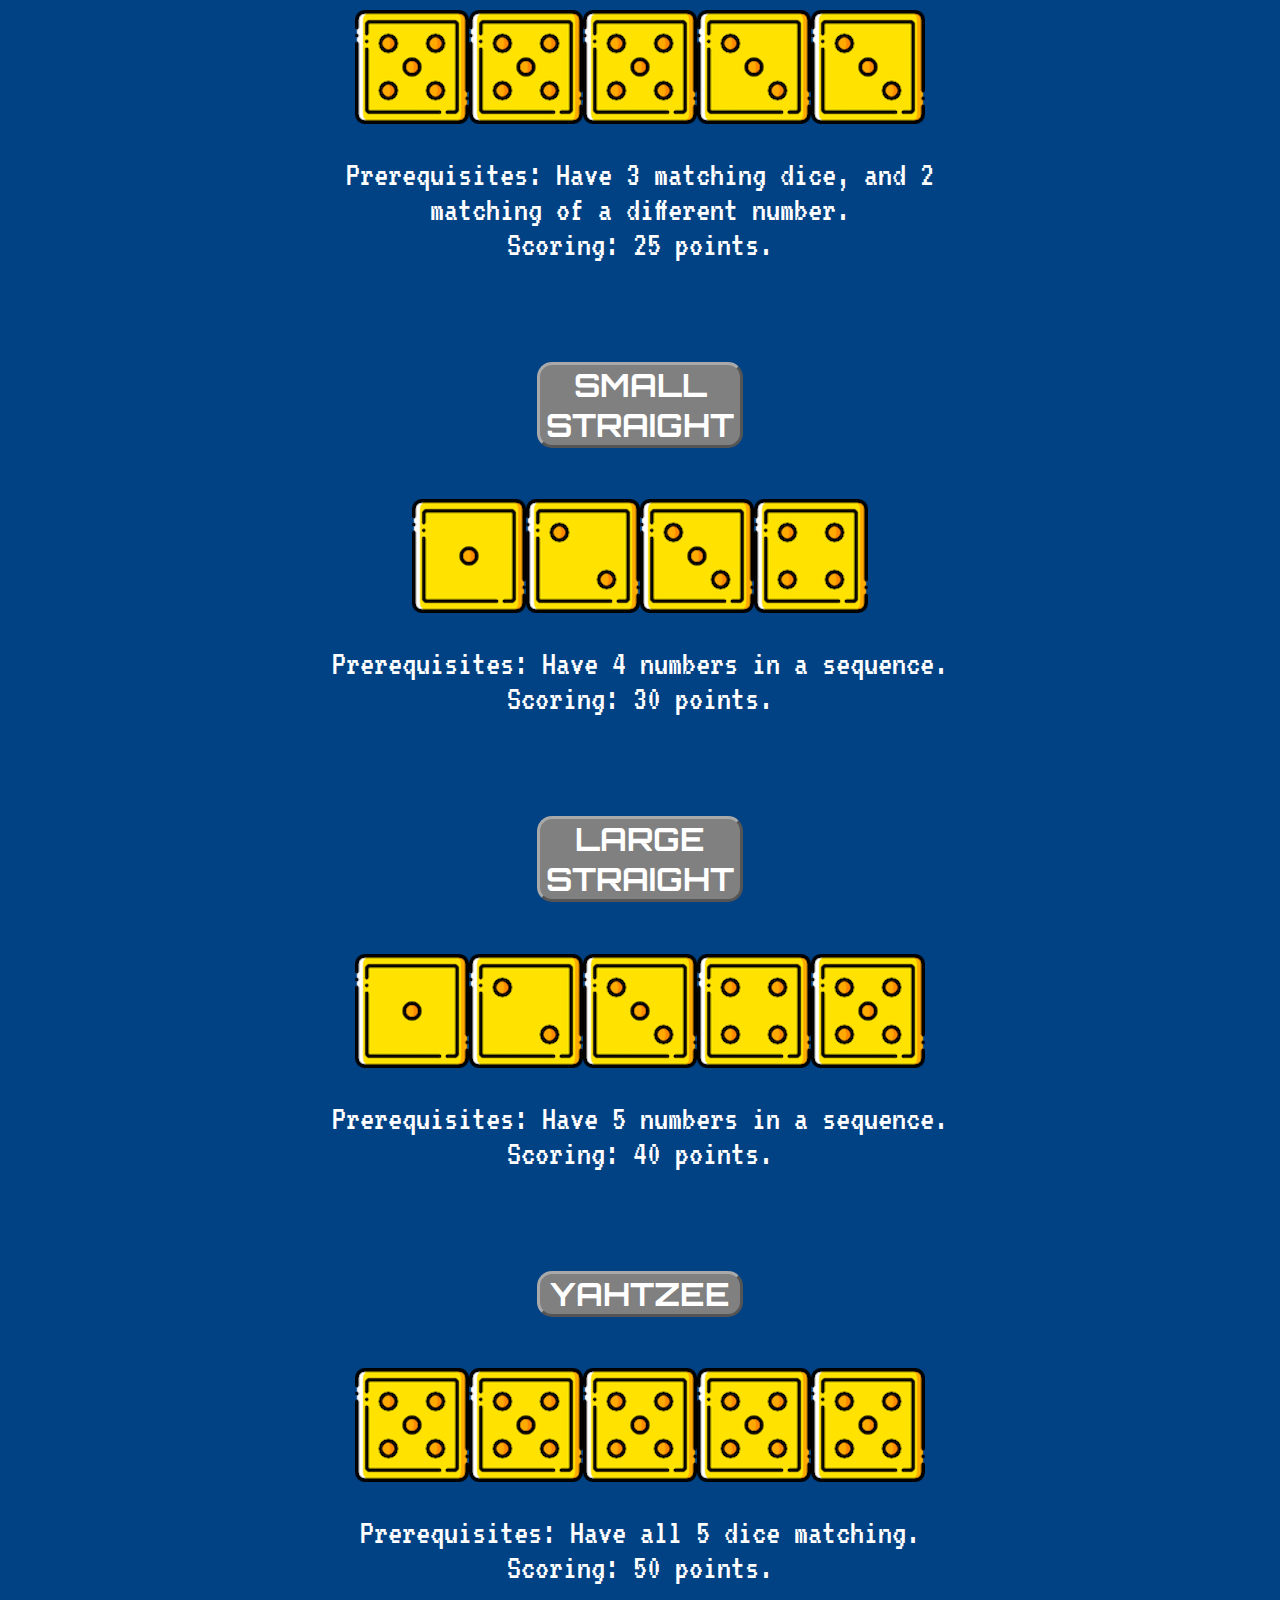
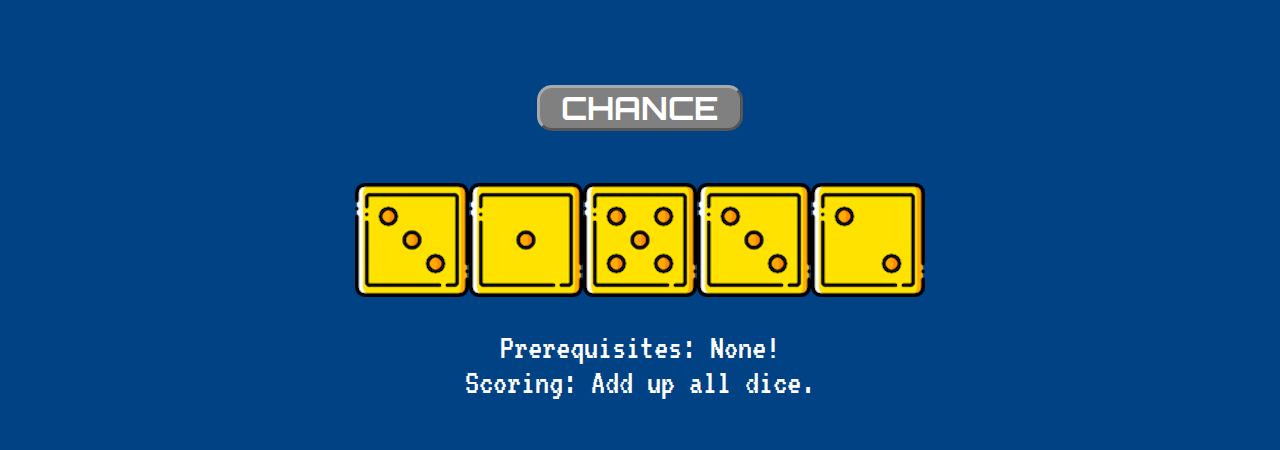
==== commit 7f13d437: "removed sound/image folders and added to main" ====
--- a/rules.html
+++ b/rules.html
@@ -17,59 +17,59 @@
   <p>YAHTZEE! The object of this game is accrue the highest score possible through 13 different combos. Are you going to be lucky enough to get a yahtzee?
 </p>
 <p>Each round you start off with 5 six-sided dice. You roll them, keep the ones you want and re-roll the rest! Once you’ve kept 5 die, or you’ve rolled 3 times, it’s time to pick a combo and add up your score!</p>
-<div id=robot-holder><img id=robot src=images/402962.gif></div>
+<div id=robot-holder><img id=robot src=402962.gif></div>
 <h3>COMBOS</h3>
 <p3>Below are the list of possible combos. Sometimes your dice might fit for multiple of them, but remember, you can only pick one! If you want, or have, to pick a combo that doesn’t match your dice, then 0 would be add to your score.</p3>
 <h1>ONES</h1>
-<div><img src="images/Dice-1.png"></div>
+<div><img src="Dice-1.png"></div>
 <p2>Prerequisites: Have a 1.</p2>
 <p2>Scoring: Add up all 1s.</p2>
 <h1>TWOS</h1>
-<div><img src="images/Dice-2.png"></div>
+<div><img src="Dice-2.png"></div>
 <p2>Prerequisites: Have a 2.</p2>
 <p2>Scoring: Add up all 2s.</p2>
 <h1>THREES</h1>
-<div><img src="images/Dice-3.png"></div>
+<div><img src="Dice-3.png"></div>
 <p2>Prerequisites: Have a 3.</p2>
 <p2>Scoring: Add up all 3s.</p2>
 <h1>FOURS</h1>
-<div><img src="images/Dice-4.png"></div>
+<div><img src="Dice-4.png"></div>
 <p2>Prerequisites: Have a 4.</p2>
 <p2>Scoring: Add up all 4s.</p2>
 <h1>FIVES</h1>
-<div><img src="images/Dice-5.png"></div>
+<div><img src="Dice-5.png"></div>
 <p2>Prerequisites: Have a 5.</p2>
 <p2>Scoring: Add up all 5s.</p2>
 <h1>SIXES</h1>
-<div><img src="images/Dice-6.png"></div>
+<div><img src="Dice-6.png"></div>
 <p2>Prerequisites: Have a 6.</p2>
 <p2>Scoring : Add up all 6s.</p2>
 <h1>THREE OF A KIND</h1>
-<div><img src="images/Dice-5.png"><img src="images/Dice-5.png"><img src="images/Dice-5.png"></div>
+<div><img src="Dice-5.png"><img src="Dice-5.png"><img src="Dice-5.png"></div>
 <p2>Prerequisites: Have 3 matching dice.</p2>
 <p2>Scoring: Add up all dice.</p2>
 <h1>FOUR OF A KIND</h1>
-<div><img src="images/Dice-5.png"><img src="images/Dice-5.png"><img src="images/Dice-5.png"><img src="images/Dice-5.png"></div>
+<div><img src="Dice-5.png"><img src="Dice-5.png"><img src="Dice-5.png"><img src="Dice-5.png"></div>
 <p2>Prerequisites: Have 4 matching dice.</p2>
 <p2>Scoring: Add up all dice. </p2>
 <h1>FULL HOUSE</h1>
-<div><img src="images/Dice-5.png"><img src="images/Dice-5.png"><img src="images/Dice-5.png"><img src="images/Dice-3.png"><img src="images/Dice-3.png"></div>
+<div><img src="Dice-5.png"><img src="Dice-5.png"><img src="Dice-5.png"><img src="Dice-3.png"><img src="Dice-3.png"></div>
 <p2>Prerequisites: Have 3 matching dice, and 2 matching of a different number.</p2>
 <p2>Scoring: 25 points.</p2>
 <h1>SMALL STRAIGHT</h1>
-<div><img src="images/Dice-1.png"><img src="images/Dice-2.png"><img src="images/Dice-3.png"><img src="images/Dice-4.png"></div>
+<div><img src="Dice-1.png"><img src="Dice-2.png"><img src="Dice-3.png"><img src="Dice-4.png"></div>
 <p2>Prerequisites: Have 4 numbers in a sequence.</p2>
 <p2>Scoring: 30 points.</p2>
 <h1>LARGE STRAIGHT</h1>
-<div><img src="images/Dice-1.png"><img src="images/Dice-2.png"><img src="images/Dice-3.png"><img src="images/Dice-4.png"><img src="images/Dice-5.png"></div>
+<div><img src="Dice-1.png"><img src="Dice-2.png"><img src="Dice-3.png"><img src="Dice-4.png"><img src="Dice-5.png"></div>
 <p2>Prerequisites: Have 5 numbers in a sequence.</p2>
 <p2>Scoring: 40 points.</p2>
 <h1>YAHTZEE</h1>
-<div><img src="images/Dice-5.png"><img src="images/Dice-5.png"><img src="images/Dice-5.png"><img src="images/Dice-5.png"><img src="images/Dice-5.png"></div>
+<div><img src="Dice-5.png"><img src="Dice-5.png"><img src="Dice-5.png"><img src="Dice-5.png"><img src="Dice-5.png"></div>
 <p2>Prerequisites: Have all 5 dice matching.</p2>
 <p2>Scoring: 50 points.</p2>
 <h1>CHANCE</h1>
-<div><img src="images/Dice-3.png"><img src="images/Dice-1.png"><img src="images/Dice-5.png"><img src="images/Dice-3.png"><img src="images/Dice-2.png"></div>
+<div><img src="Dice-3.png"><img src="Dice-1.png"><img src="Dice-5.png"><img src="Dice-3.png"><img src="Dice-2.png"></div>
 <p2>Prerequisites: None!</p2>
 <p2>Scoring: Add up all dice.</p2>
 <script src='rules.js'></script>
--- a/rules.css
+++ b/rules.css
@@ -17,7 +17,7 @@
   text-decoration: underline;
 }
 header {
-  background-image: url('images/metallic.jpeg');
+  background-image: url('metallic.jpeg');
   background-repeat: no-repeat;
   background-size: cover;
   height: 10vh;
@@ -87,3 +87,6 @@
   margin-top: 30px;
   margin-bottom: 30px;
 }
+button {
+  cursor: pointer;
+}
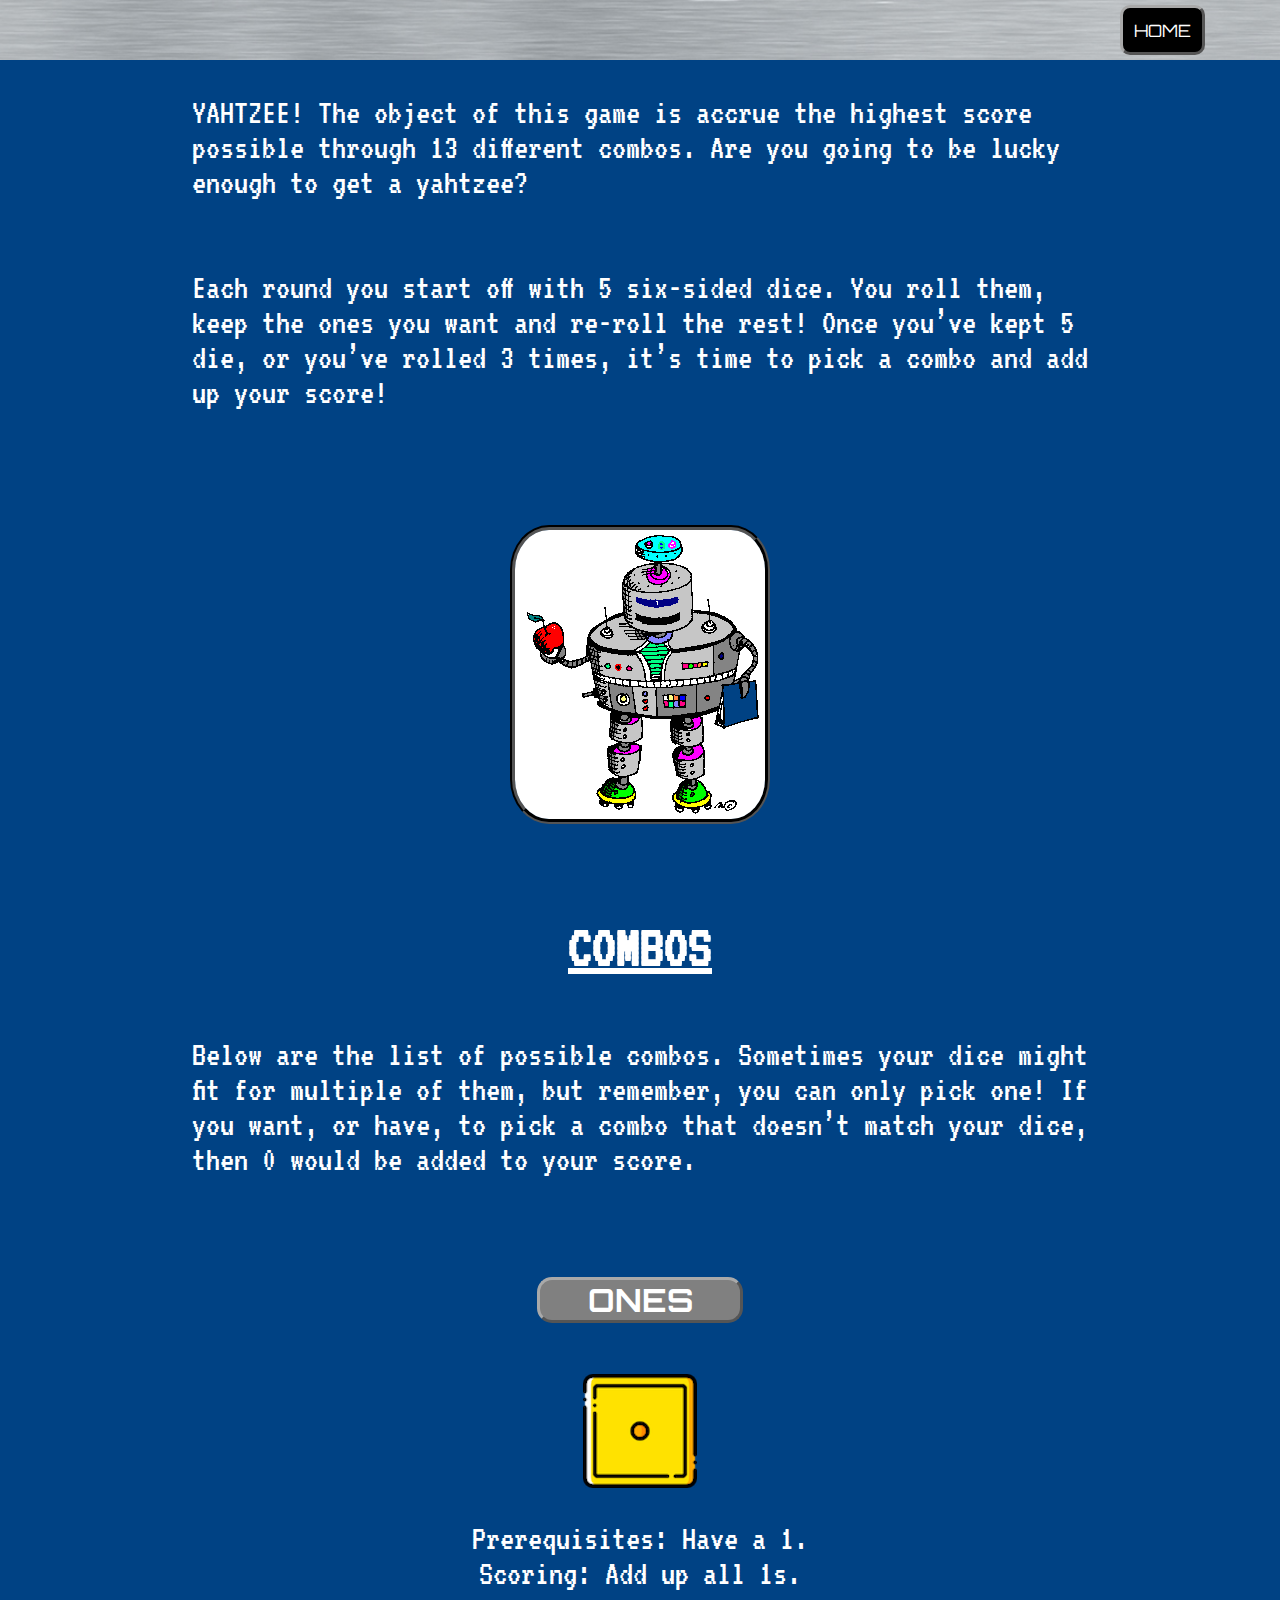
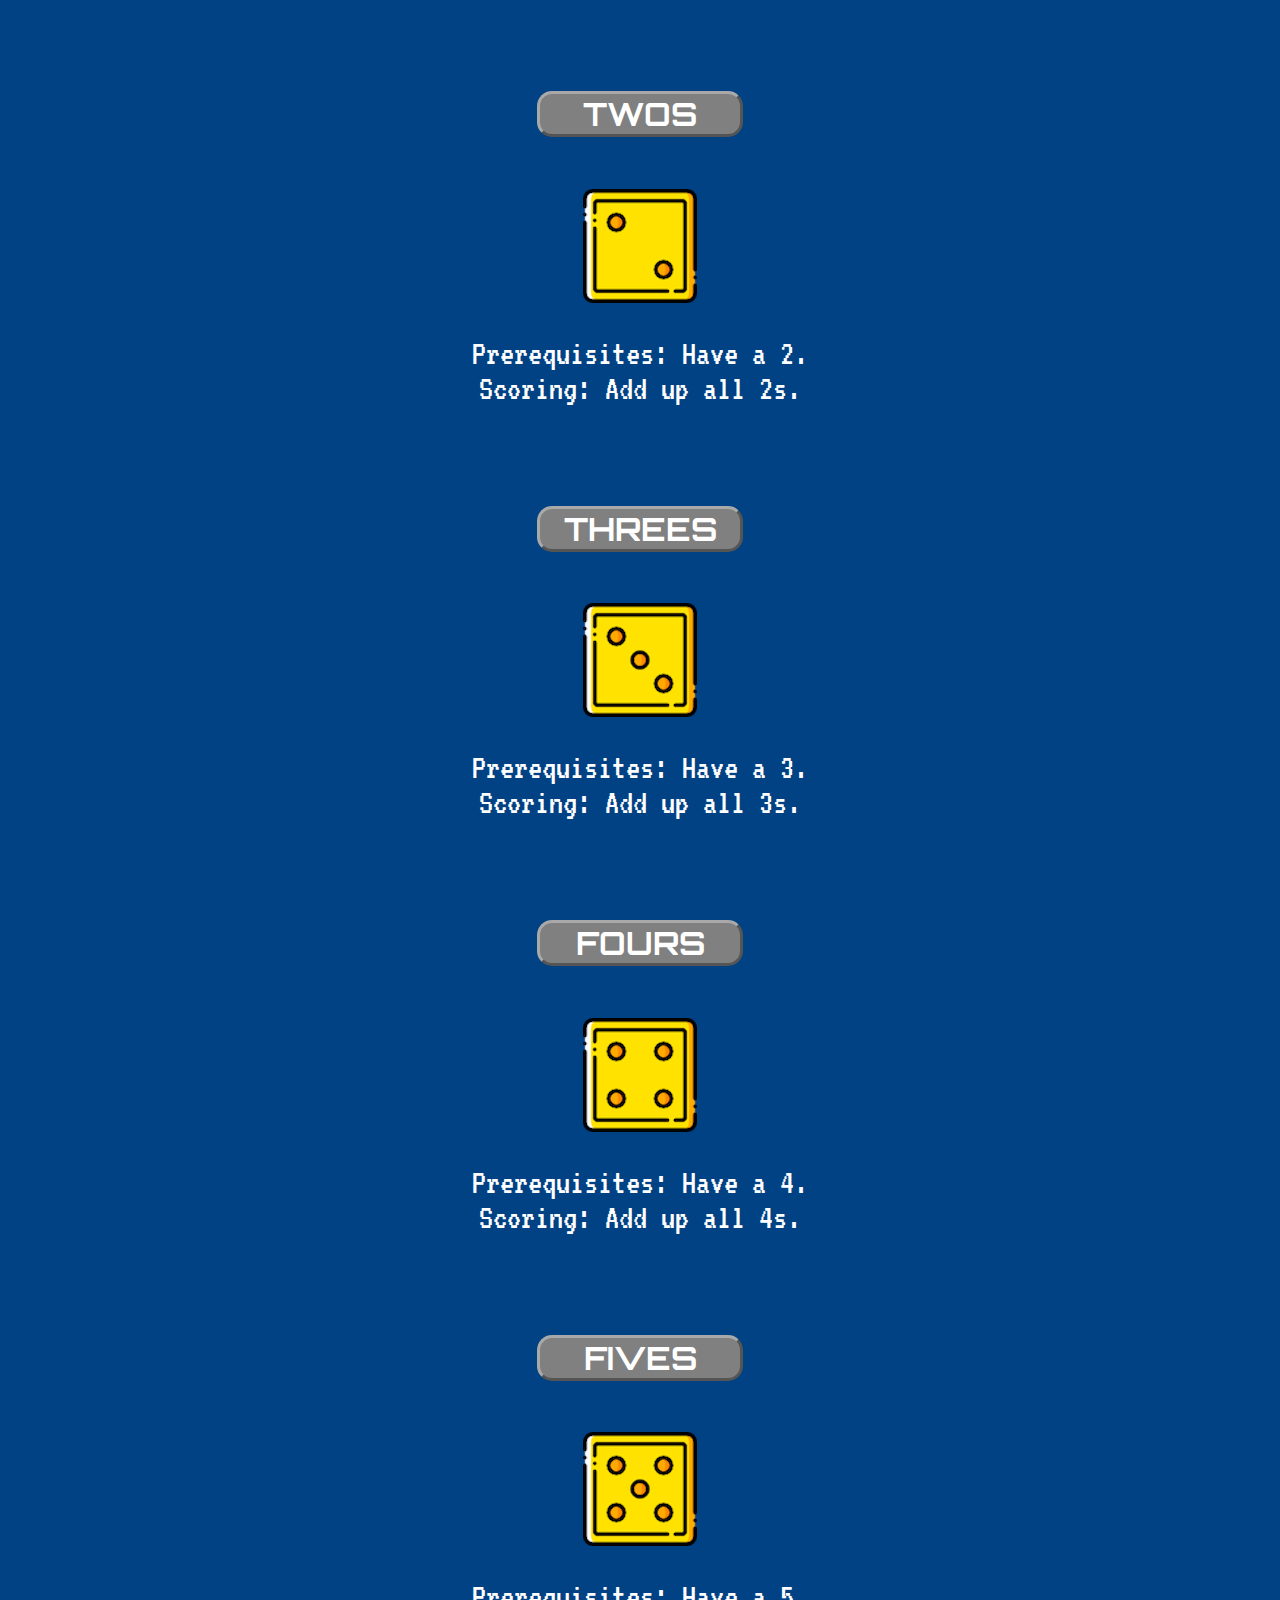
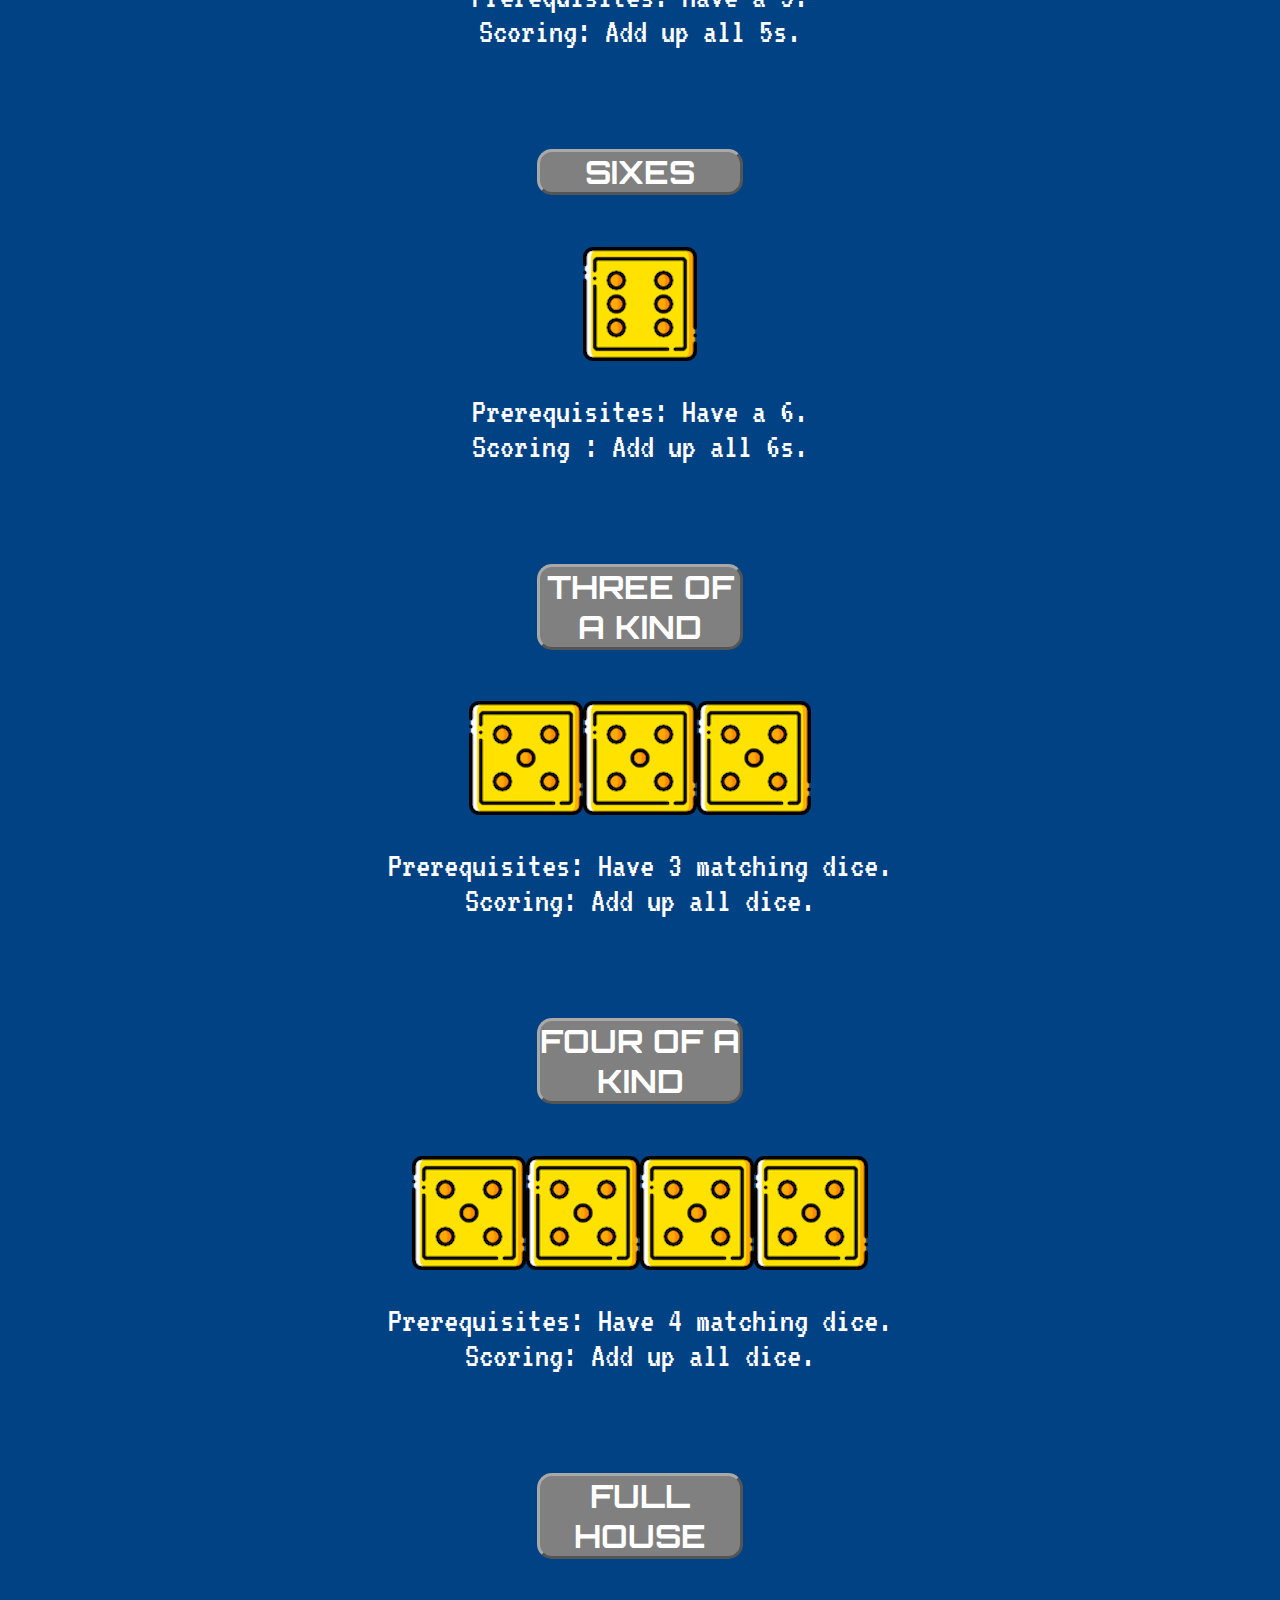
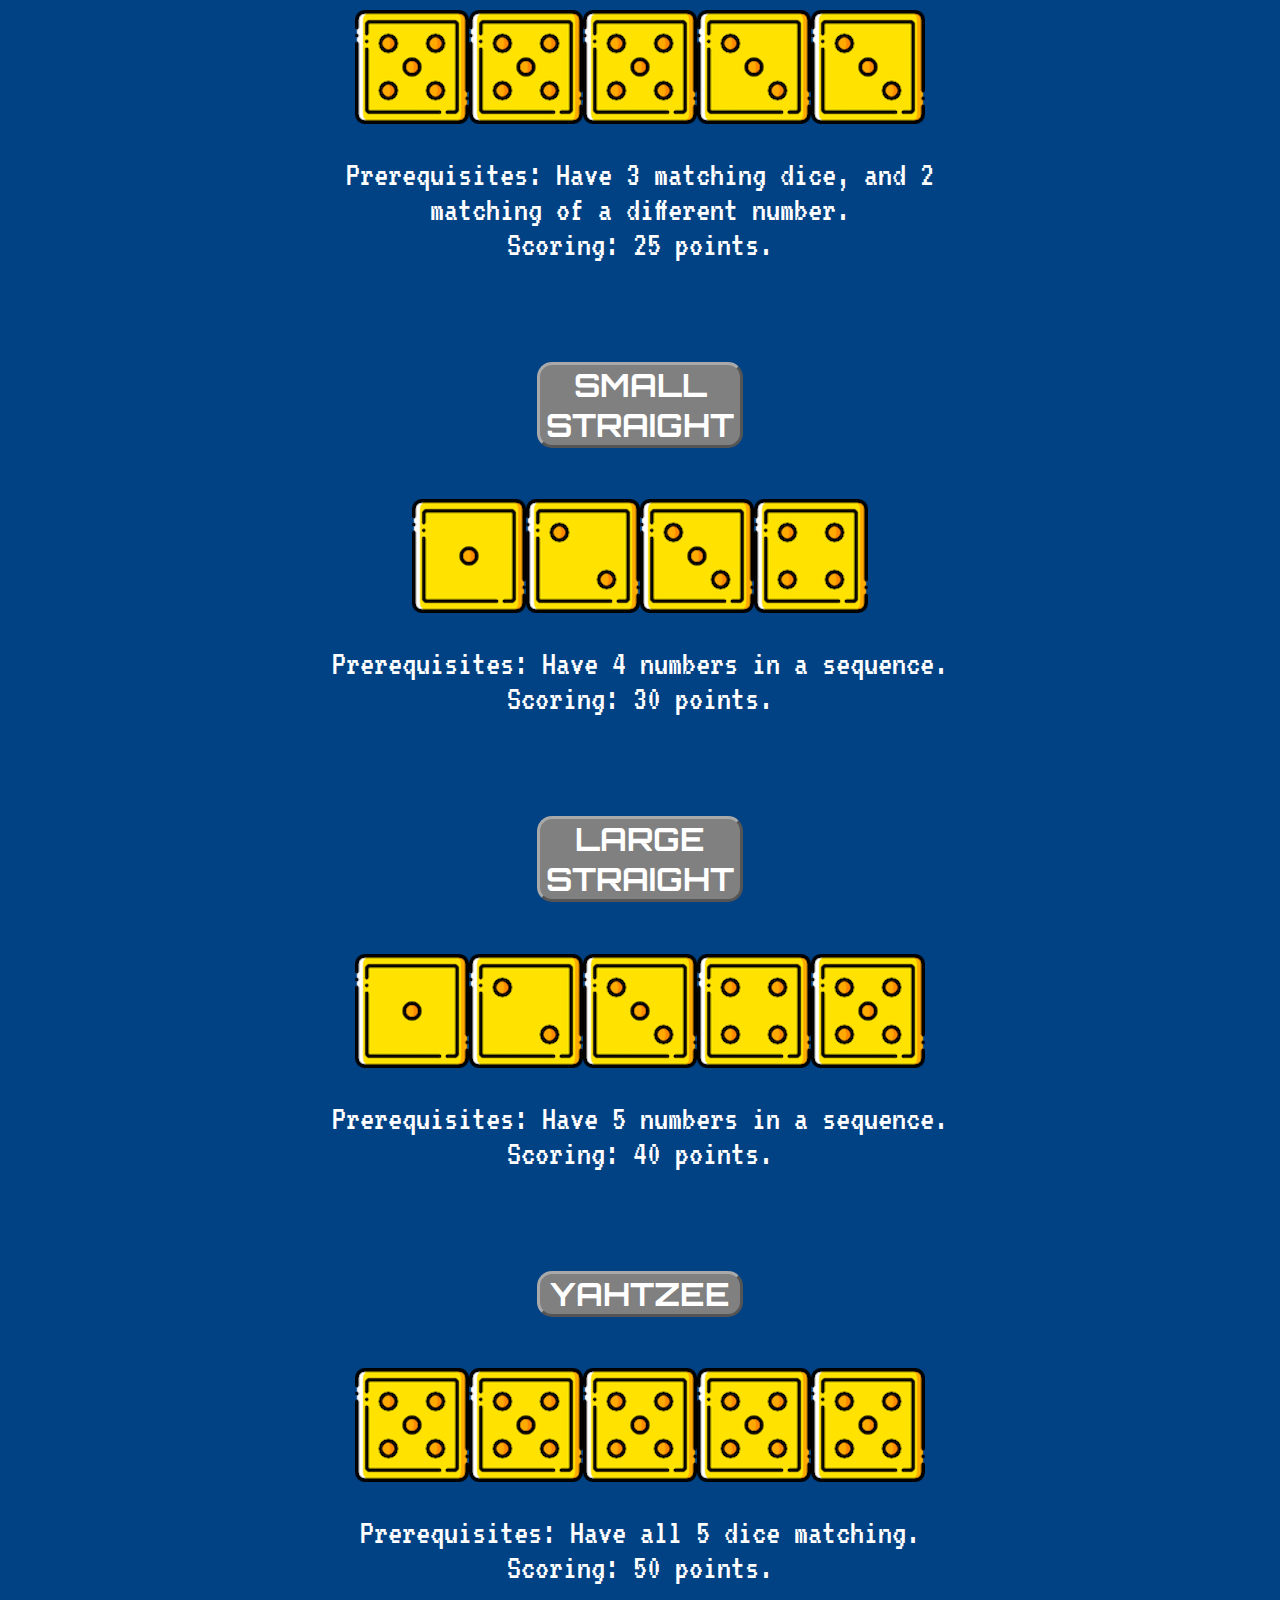
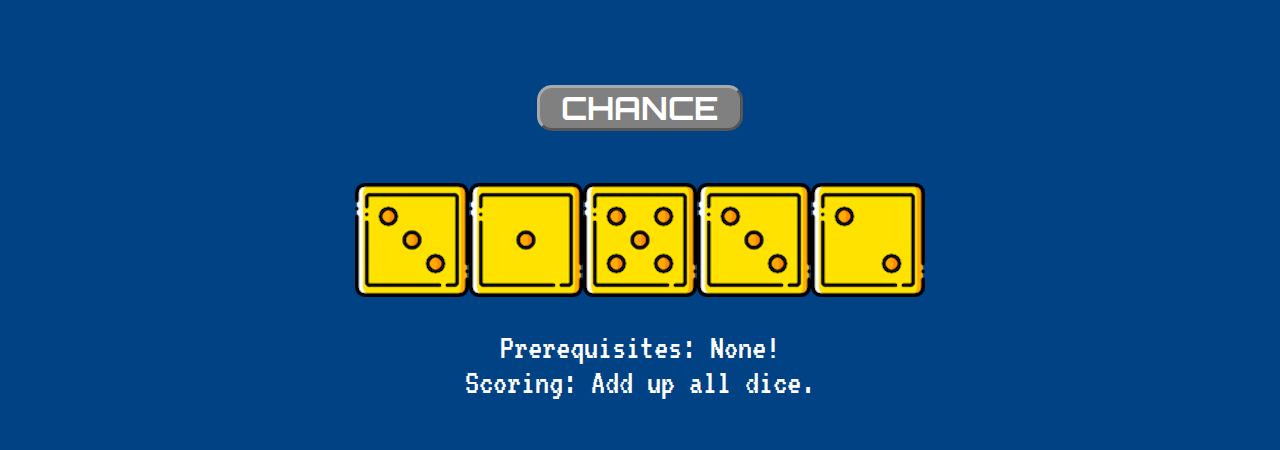
==== commit 9043970a: "fixed wording on messages"" ====
--- a/rules.html
+++ b/rules.html
@@ -19,7 +19,7 @@
 <p>Each round you start off with 5 six-sided dice. You roll them, keep the ones you want and re-roll the rest! Once you’ve kept 5 die, or you’ve rolled 3 times, it’s time to pick a combo and add up your score!</p>
 <div id=robot-holder><img id=robot src=402962.gif></div>
 <h3>COMBOS</h3>
-<p3>Below are the list of possible combos. Sometimes your dice might fit for multiple of them, but remember, you can only pick one! If you want, or have, to pick a combo that doesn’t match your dice, then 0 would be add to your score.</p3>
+<p3>Below are the list of possible combos. Sometimes your dice might fit for multiple of them, but remember, you can only pick one! If you want, or have, to pick a combo that doesn’t match your dice, then 0 would be added to your score.</p3>
 <h1>ONES</h1>
 <div><img src="Dice-1.png"></div>
 <p2>Prerequisites: Have a 1.</p2>
